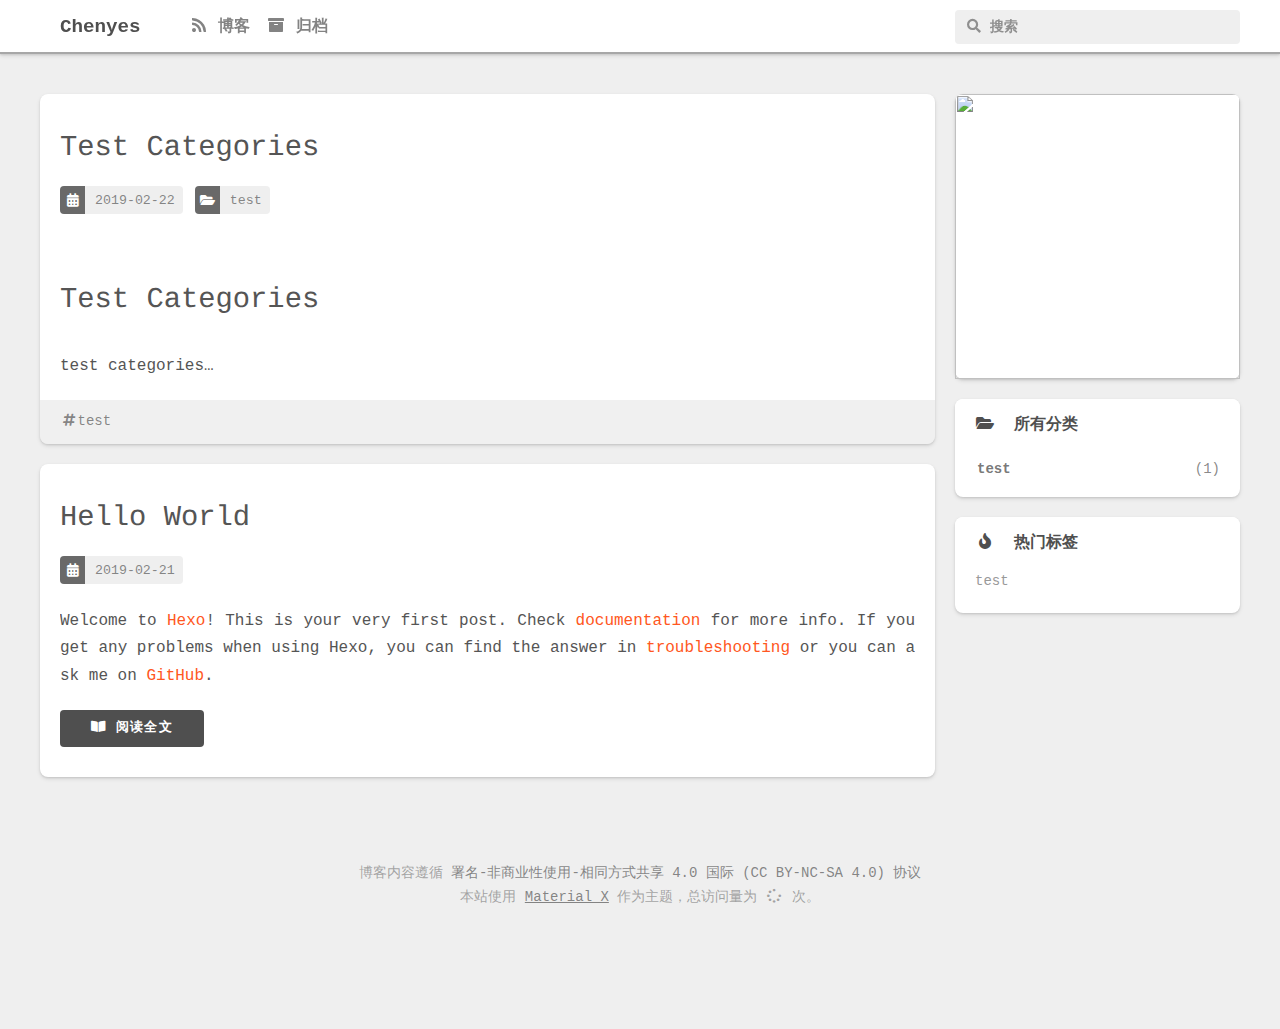
==== index.html @ 90e6fb68 "Site updated: 2019-02-22 22:28:19" ====
<!DOCTYPE html>
<html>
<head><meta name="generator" content="Hexo 3.8.0">
  <meta charset="utf-8">
  <meta http-equiv="X-UA-Compatible" content="IE=edge">
  
  <title>Chenyes</title>
  
  <meta name="keywords" content="qt qml Android Springboot">
  
  
  <meta name="description" content="Chenyes的技术博客，">
  

  <link rel="alternate" href="/atom.xml" title="Chenyes">

  <meta name="HandheldFriendly" content="True">
  <meta name="apple-mobile-web-app-capable" content="yes">
  <meta name="viewport" content="width=device-width, initial-scale=1, maximum-scale=1">
  <!-- meta -->
  
  <!-- link -->
  
  <link rel="stylesheet" href="https://cdn.jsdelivr.net/npm/node-waves@0.7.6/dist/waves.min.css">
  
  <link rel="stylesheet" href="https://cdn.jsdelivr.net/npm/@fortawesome/fontawesome-free@5.6.3/css/all.min.css">

  

  
  <link rel="shortcut icon" type="image/x-icon" href="https://raw.githubusercontent.com/chenyes/ImageHosting/master/favicon/favicon.ico?token=ArZo-GslUfO_UoYFaDW_B0ACAV_FneE6ks5cbjEZwA%3D%3D">
  


  
  <link rel="stylesheet" href="/style.css">
  

  



  <script>
    function setLoadingBarProgress(num) {
      document.getElementById('loading-bar').style.width=num+"%";
    }
  </script>

  
  
</head>

<body>
    <div id="loading-bar-wrapper">
  <div id="loading-bar" class="pure"></div>
</div>

    <script>setLoadingBarProgress(20)</script>
    <header class="l_header pure">
	<div class="wrapper">
		<div class="nav-main container container--flex">
      <a class="logo flat-box" href="/">
        
          Chenyes
        
      </a>
			<div class="menu">
				<ul class="h-list">
          
  					
  						<li>
								<a id="home" class="nav flat-box" href="/">
									<i class="fas fa-rss fa-fw"></i>&nbsp;博客
								</a>
							</li>
      			
  						<li>
								<a id="archives" class="nav flat-box" href="/archives/">
									<i class="fas fa-archive fa-fw"></i>&nbsp;归档
								</a>
							</li>
      			
      		
				</ul>
			</div>

			
				<div class="m_search">
					<form name="searchform" class="form u-search-form">
						<input type="text" class="input u-search-input" placeholder="搜索">
						<span class="icon"><i class="fas fa-search fa-fw"></i></span>
					</form>
				</div>
			
			<ul class="switcher h-list">
				
					<li class="s-search"><a class="fas fa-search fa-fw" href="javascript:void(0)"></a></li>
				
				<li class="s-menu"><a class="fas fa-bars fa-fw" href="javascript:void(0)"></a></li>
			</ul>
		</div>

		<div class="nav-sub container container--flex">
			<a class="logo flat-box"></a>
			<ul class="switcher h-list">
				<li class="s-comment"><a class="flat-btn fas fa-comments fa-fw" href="javascript:void(0)"></a></li>
				<li class="s-toc"><a class="flat-btn fas fa-list fa-fw" href="javascript:void(0)"></a></li>
			</ul>
		</div>
	</div>
</header>
	<aside class="menu-phone">
    <header>
		<nav class="menu">
      <ul>
          
              
                  <li>
										<a id="home" class="nav flat-box" href="/">
											<i class="fas fa-rss fa-fw"></i>&nbsp;博客
										</a>
                  </li>
              
                  <li>
										<a id="archives" class="nav flat-box" href="/archives/">
											<i class="fas fa-archive fa-fw"></i>&nbsp;归档
										</a>
                  </li>
              
       
      </ul>
		</nav>
    </header>
	</aside>

    <script>setLoadingBarProgress(40);</script>
    <div class="l_body">
    <div class='container clearfix'>
        <div class='l_main'>
            

<section class="post-list">
    
      
        
      
        
      
    
    
      
        <div class="post-wrapper">
          <article class="post reveal ">
    
<section class="meta">
  
  <div class="meta" id="header-meta">
    
      <h2 class="title">
          <a href="/2019/02/22/Test-Categories/">
              
                  Test Categories
              
          </a>
      </h2>
    

    
      <time class="metatag time">
        <i class="fas fa-calendar-alt fa-fw" aria-hidden="true"></i>&nbsp;2019-02-22
      </time>
    

    
      
    
    <div class="metatag cats">
        <i class="fas fa-folder-open fa-fw" aria-hidden="true"></i>&nbsp;<a class="categories" href="/categories/test/">test</a>
    </div>


    

    

    

  </div>
</section>

    <section class="article typo">
        <h1 id="Test-Categories"><a href="#Test-Categories" class="headerlink" title="Test Categories"></a>Test Categories</h1><p>test categories…</p>

        

        
            <div class="full-width auto-padding tags">
                
                    <a href="/tags/test/"><i class="fas fa-hashtag fa-fw"></i>test</a>
                
            </div>
        
    </section>
</article>

        </div>
      
    
      
        <div class="post-wrapper">
          <article class="post reveal ">
    
<section class="meta">
  
  <div class="meta" id="header-meta">
    
      <h2 class="title">
          <a href="/2019/02/21/hello-world/">
              
                  Hello World
              
          </a>
      </h2>
    

    
      <time class="metatag time">
        <i class="fas fa-calendar-alt fa-fw" aria-hidden="true"></i>&nbsp;2019-02-21
      </time>
    

    
      

    

    

    

  </div>
</section>

    <section class="article typo">
        <p>Welcome to <a href="https://hexo.io/" target="_blank" rel="noopener">Hexo</a>! This is your very first post. Check <a href="https://hexo.io/docs/" target="_blank" rel="noopener">documentation</a> for more info. If you get any problems when using Hexo, you can find the answer in <a href="https://hexo.io/docs/troubleshooting.html" target="_blank" rel="noopener">troubleshooting</a> or you can ask me on <a href="https://github.com/hexojs/hexo/issues" target="_blank" rel="noopener">GitHub</a>.</p>
        
            <div class="readmore">
                <a href="/2019/02/21/hello-world/" class="flat-box">
                    <i class="fas fa-book-open fa-fw" aria-hidden="true"></i>
                    阅读全文
                </a>
            </div>
        

        
    </section>
</article>

        </div>
      
    
</section>



<!-- 根据主题中的设置决定是否在archive中针对摘要部分的MathJax公式加载mathjax.js文件 -->





        </div>
        <aside class='l_side'>
            
  
  
    
      
      
        <section class="author">
  <div class="content pure">
    
      <div class="avatar">
        <img class="avatar" src="https://github.com/chenyes/ImageHosting/raw/master/favicon/author.jpg">
      </div>
    
    
    
  </div>
</section>

      
    
  
    
      
      
        
  <section class="category">
    
<header class="pure">
  <div><i class="fas fa-folder-open fa-fw" aria-hidden="true"></i>&nbsp;&nbsp;所有分类</div>
  
</header>

    <div class="content pure">
      <ul class="entry">
        
          <li><a class="flat-box" title="/categories/test/" href="/categories/test/"><div class="name">test</div><div class="badge">(1)</div></a></li>
        
      </ul>
    </div>
  </section>


      
    
  
    
      
      
        
  <section class="tagcloud">
    
<header class="pure">
  <div><i class="fas fa-fire fa-fw" aria-hidden="true"></i>&nbsp;&nbsp;热门标签</div>
  
</header>

    <div class="content pure">
      <a href="/tags/test/" style="font-size: 14px; color: #999">test</a>
    </div>
  </section>


      
    
  


        </aside>
        <script>setLoadingBarProgress(60);</script>
    </div>
    <a class="s-top fas fa-arrow-up fa-fw" href='javascript:void(0)'></a>
    </div>
    <footer id="footer" class="clearfix">
  
  <br>
  <div><p>博客内容遵循 <a href="https://creativecommons.org/licenses/by-nc-sa/4.0/deed.zh">署名-非商业性使用-相同方式共享 4.0 国际 (CC BY-NC-SA 4.0) 协议</a></p>
</div>
  <div>本站使用 <a href="https://xaoxuu.com/wiki/material-x/" target="_blank" class="codename">Material X</a> 作为主题，总访问量为 <span id="busuanzi_value_site_pv"><i class="fas fa-spinner fa-spin fa-fw" aria-hidden="true"></i></span> 次。
  </div>
</footer>

    <script>setLoadingBarProgress(80);</script>
    <script src="https://cdn.jsdelivr.net/npm/jquery@3.2.1/dist/jquery.min.js"></script>

  <script>
    var GOOGLE_CUSTOM_SEARCH_API_KEY = "";
    var GOOGLE_CUSTOM_SEARCH_ENGINE_ID = "";
    var ALGOLIA_API_KEY = "";
    var ALGOLIA_APP_ID = "";
    var ALGOLIA_INDEX_NAME = "";
    var AZURE_SERVICE_NAME = "";
    var AZURE_INDEX_NAME = "";
    var AZURE_QUERY_KEY = "";
    var BAIDU_API_ID = "";
    var SEARCH_SERVICE = "hexo" || "hexo";
    var ROOT = "/"||"/";
    if(!ROOT.endsWith('/'))ROOT += '/';
  </script>


  
    <script src="https://cdn.jsdelivr.net/npm/scrollreveal@4.0.5/dist/scrollreveal.min.js"></script>
    <script type="text/javascript">
      $(function() {
        const $reveal = $('.reveal');
    		if ($reveal.length === 0) return;
    		const sr = ScrollReveal({ distance: 0 });
    		sr.reveal('.reveal');
      });
    </script>
  
  
    <script src="https://cdn.jsdelivr.net/npm/node-waves@0.7.6/dist/waves.min.js"></script>
    <script type="text/javascript">
      $(function() {
        Waves.attach('.flat-btn', ['waves-button']);
        Waves.attach('.float-btn', ['waves-button', 'waves-float']);
        Waves.attach('.float-btn-light', ['waves-button', 'waves-float', 'waves-light']);
        Waves.attach('.flat-box', ['waves-block']);
        Waves.attach('.float-box', ['waves-block', 'waves-float']);
        Waves.attach('.waves-image');
        Waves.init();
      });
    </script>
  
  
    <script async src="https://cdn.jsdelivr.net/gh/xaoxuu/cdn-busuanzi@2.3/js/busuanzi.pure.mini.js"></script>
  
  
  


  
  
  
  
    <script src="/js/app.js"></script>
<script src="/js/search.js"></script>
  






    <script>setLoadingBarProgress(100);</script>
</body>
</html>
---- style.css ----
@charset "utf-8";@font-face{font-family:'Varela Round';src:url(https://cdn.jsdelivr.net/gh/xaoxuu/cdn-fonts@19.1.7/VarelaRound/VarelaRound-Regular.ttf);font-weight:normal;font-style:normal}@font-face{font-family:'Monaco';src:url(https://cdn.jsdelivr.net/gh/xaoxuu/cdn-fonts@19.1.7/Monaco/Monaco.ttf);font-weight:normal;font-style:normal}@font-face{font-family:'Skranji';src:url(https://cdn.jsdelivr.net/gh/xaoxuu/cdn-fonts@19.1.7/Skranji/Skranji-Regular.ttf);font-weight:normal;font-style:normal}/*! normalize.css v3.0.2 | MIT License | git.io/normalize */html{font-family:sans-serif;-ms-text-size-adjust:100%;-webkit-text-size-adjust:100%}body{margin:0}article,aside,details,figcaption,figure,footer,header,hgroup,main,menu,nav,section,summary{display:block}audio,canvas,progress,video{display:inline-block;vertical-align:baseline}audio:not([controls]){display:none;height:0}[hidden],template{display:none}a{background-color:transparent}a:active,a:hover{outline:0}abbr[title]{border-bottom:1px dotted}b,strong{font-weight:bold}dfn{font-style:italic}h1{font-size:2em;margin:.67em 0}mark{background:#ff0;color:#000}small{font-size:80%}sub,sup{font-size:75%;line-height:0;position:relative;vertical-align:baseline}sup{top:-0.5em}sub{bottom:-0.25em}img{border:0}svg:not(:root){overflow:hidden}figure{margin:1em 40px}hr{box-sizing:content-box;height:0}pre{overflow:auto}code,kbd,pre,samp{font-family:monospace, monospace;font-size:1em}button,input,optgroup,select,textarea{color:inherit;font:inherit;margin:0}button{overflow:visible}button,select{text-transform:none}button,html input[type="button"],input[type="reset"],input[type="submit"]{-webkit-appearance:button;cursor:pointer}button[disabled],html input[disabled]{cursor:default}button::-moz-focus-inner,input::-moz-focus-inner{border:0;padding:0}input{line-height:normal}input[type="checkbox"],input[type="radio"]{box-sizing:border-box;padding:0}input[type="number"]::-webkit-inner-spin-button,input[type="number"]::-webkit-outer-spin-button{height:auto}input[type="search"]{-webkit-appearance:textfield;box-sizing:content-box}input[type="search"]::-webkit-search-cancel-button,input[type="search"]::-webkit-search-decoration{-webkit-appearance:none}fieldset{border:1px solid #c0c0c0;margin:0 2px;padding:.35em .625em .75em}legend{border:0;padding:0}textarea{overflow:auto}optgroup{font-weight:bold}table{border-collapse:collapse;width:100%}table th{background-color:#f2f2f2}table td,table th{padding:4px 8px;border:1px solid #EFEFEF}td,th{padding:0}*{box-sizing:border-box;outline:none;margin:0;padding:0}html{color:#555555;width:100%;height:100%;padding-top:54px;font-family:'Varela Round',Menlo,Monaco,monospace,"Lucida Console",sans-serif,"Source Sans Pro","Helvetica Neue",Helvetica,"Hiragino Sans GB","Hiragino Sans GB W3",Source Han Sans CN Regular,WenQuanYi Micro Hei,"Microsoft YaHei",Arial,sans-serif;font-size:16px;line-height:1.5rem;-webkit-text-size-adjust:100%;-ms-text-size-adjust:100%;text-rendering:optimizelegibility;-webkit-tap-highlight-color:rgba(0,0,0,0)}body{background-color:#EFEFEF}body.modal-active{overflow:hidden}@media (max-width:680px){body.modal-active{position:fixed;top:0;right:0;bottom:0;left:0}}body.z_menu-open .menu-phone{-webkit-transform:translate3d(-20px, 0, 0);transform:translate3d(-20px, 0, 0)}.z-depth-nav,.l_header,#u-search .modal .modal-header{box-shadow:0 1px 2px 0 rgba(0,0,0,0.24),0 3px 6px 0 rgba(0,0,0,0.1)}.z-depth-nav-raised,#u-search .modal .modal-header:hover{box-shadow:0 2px 4px 0 rgba(0,0,0,0.1),0 4px 8px 0 rgba(0,0,0,0.1),0 8px 16px 0 rgba(0,0,0,0.1),0 16px 32px 0 rgba(0,0,0,0.1)}.z-depth-main,.l_main .post,.l_side section{box-shadow:0 1px 2px 0 rgba(0,0,0,0.1),0 2px 4px 0 rgba(0,0,0,0.1)}.z-depth-main-raised{box-shadow:0 2px 4px 0 rgba(0,0,0,0.1),0 4px 8px 0 rgba(0,0,0,0.1),0 8px 16px 0 rgba(0,0,0,0.1),0 16px 32px 0 rgba(0,0,0,0.1)}.z-depth-0{box-shadow:0 1px 4px 0 rgba(0,0,0,0.07)}.z-depth-1{box-shadow:0 2px 4px 0 rgba(0,0,0,0.08),0 2px 4px 0 rgba(0,0,0,0.1)}.z-depth-1-half{box-shadow:0 2px 3px 0 rgba(0,0,0,0.4),0 0 8px 0 rgba(0,0,0,0.2)}.z-depth-2{box-shadow:0 4px 8px 0 rgba(0,0,0,0.1),0 3px 10px 0 rgba(0,0,0,0.1)}.z-depth-3{box-shadow:0 6px 10px 0 rgba(0,0,0,0.12),0 8px 25px 0 rgba(0,0,0,0.1)}.z-depth-4{box-shadow:0 8px 14px 0 rgba(0,0,0,0.11),0 12px 22px 0 rgba(0,0,0,0.11)}.z-depth-5{box-shadow:0 12px 12px 0 rgba(0,0,0,0.1),0 20px 33px 0 rgba(0,0,0,0.11)}.z-depth-0{box-shadow:0 1px 2px 0 rgba(0,0,0,0.08),0 2px 4px 0 rgba(0,0,0,0.08)}.hoverable{transition:all .25s ease;-moz-transition:all .25s ease;-webkit-transition:all .25s ease;-o-transition:all .25s ease;box-shadow:0}.hoverable:hover{transition:all .25s ease;-moz-transition:all .25s ease;-webkit-transition:all .25s ease;-o-transition:all .25s ease;box-shadow:0 8px 17px 0 rgba(0,0,0,0.2),0 6px 20px 0 rgba(0,0,0,0.19)}::-moz-selection{background:rgba(33,150,243,0.2)}::selection{background:rgba(33,150,243,0.2)}h1,h2,h3,h4,h5,h6{-webkit-font-feature-settings:'dlig' 1,'liga' 1,'lnum' 1,'kern' 1;-moz-font-feature-settings:'dlig' 1,'liga' 1,'lnum' 1,'kern' 1;-o-font-feature-settings:'dlig' 1,'liga' 1,'lnum' 1,'kern' 1;text-rendering:geometricPrecision;margin:0 0 .4em 0}h1{font-size:24px}h2{font-size:22.4px}h3{font-size:19.2px}h4{font-size:17.6px}h5{font-size:16px}h6{font-size:14px}a{color:#444444;cursor:pointer;text-decoration:none;transition:all .25s ease;-moz-transition:all .25s ease;-webkit-transition:all .25s ease;-o-transition:all .25s ease}a:hover{text-decoration:none}pre{tab-size:4;-moz-tab-size:4;-o-tab-size:4;-webkit-tab-size:4}img{max-width:100%}.clearfix{zoom:1}.clearfix:before,.clearfix:after{content:" ";display:table}.clearfix:after{clear:both}.container.clearfix{display:flex}@media (max-width:768px){.container.clearfix{display:inherit}}.hidden{text-indent:-9999px;visibility:hidden;display:none}.inner{position:relative;width:80%;max-width:710px;margin:0 auto}.vertical{display:table-cell;vertical-align:middle}.right{float:right}.left{float:left}.disable-trans{transition:none !important}.txt-ellipsis,.l_side section .content ul>li>a .name{white-space:nowrap;overflow:hidden;text-overflow:ellipsis}ul,ol{padding-left:0}li{list-style:none}.mark{position:relative}.mark a{color:#444444;display:inline-block;padding:0 8px;border-left:4px solid transparent;background:transparent;border-radius:8px;transition:all .25s ease;-moz-transition:all .25s ease;-webkit-transition:all .25s ease;-o-transition:all .25s ease}.mark a:hover{background:rgba(79,79,79,0.1);border-left:4px solid #4F4F4F;padding:8px}.mark a:active{border-left:8px solid #4F4F4F}ul.h-list{display:flex;align-items:center;height:100%}ul.h-list>li{height:100%;justify-content:center}#loading-bar-wrapper{position:fixed;top:52px;left:0;width:100%;z-index:99999}#loading-bar{position:fixed;width:0;height:2px;transition:all .25s ease;-moz-transition:all .25s ease;-webkit-transition:all .25s ease;-o-transition:all .25s ease;background-color:rgba(255,255,255,0.5)}#loading-bar.pure{background-color:rgba(79,79,79,0.5)}.container{position:relative;width:100%;max-width:1200px;margin:0 auto}.container--flex{display:flex;flex-wrap:nowrap;justify-content:space-between;align-items:center}.l_body{position:relative;padding:40px 20px 20px}@media (max-width:580px){.l_body{padding:20px 0 20px;border-radius:0}}.l_body .s-top{transition:all .6s ease;-moz-transition:all .6s ease;-webkit-transition:all .6s ease;-o-transition:all .6s ease;z-index:9;position:fixed;width:48px;height:48px;line-height:48px;border-radius:100%;bottom:40px;right:40px;-webkit-transform:translateY(100px) scale(0);transform:translateY(100px) scale(0);-webkit-transform-origin:bottom;transform-origin:bottom;color:#555555}@media (max-width:768px){.l_body .s-top{right:20px}}.l_body .s-top.show{-webkit-transform:translateY(0) scale(1);transform:translateY(0) scale(1)}.l_body .s-top.show.hl{background:#4F4F4F;color:white;box-shadow:0 1px 2px 0 rgba(0,0,0,0.1),0 2px 4px 0 rgba(0,0,0,0.1)}@media (min-width:768px){.l_body .s-top:hover{-webkit-transform:scale(1.2);transform:scale(1.2);border-radius:25%;background:#4F4F4F;color:white;box-shadow:0 2px 4px 0 rgba(0,0,0,0.1),0 4px 8px 0 rgba(0,0,0,0.1),0 8px 16px 0 rgba(0,0,0,0.1),0 16px 32px 0 rgba(0,0,0,0.1)}.l_body .s-top:hover.hl{box-shadow:0 2px 4px 0 rgba(0,0,0,0.1),0 4px 8px 0 rgba(0,0,0,0.1),0 8px 16px 0 rgba(0,0,0,0.1),0 16px 32px 0 rgba(0,0,0,0.1)}}.l_header{position:fixed;z-index:9999;top:0;left:0;width:100%;font-size:16px;line-height:54px;height:54px;overflow:hidden;font-family:'Varela Round',Menlo,Monaco,monospace,"Lucida Console",sans-serif,"Source Sans Pro","Helvetica Neue",Helvetica,"Hiragino Sans GB","Hiragino Sans GB W3",Source Han Sans CN Regular,WenQuanYi Micro Hei,"Microsoft YaHei",Arial,sans-serif;font-weight:bold;padding:0 20px;background:#4F4F4F;transition:all .25s ease;-moz-transition:all .25s ease;-webkit-transition:all .25s ease;-o-transition:all .25s ease}.l_header .wrapper{padding:auto 20px;transition:all .25s ease;-moz-transition:all .25s ease;-webkit-transition:all .25s ease;-o-transition:all .25s ease}.l_header .wrapper.sub{transition:all .25s ease;-moz-transition:all .25s ease;-webkit-transition:all .25s ease;-o-transition:all .25s ease;-webkit-transform:translateY(-54px);transform:translateY(-54px)}@media (max-width:580px){.l_header .wrapper.sub .logo{transition:all .25s ease;-moz-transition:all .25s ease;-webkit-transition:all .25s ease;-o-transition:all .25s ease;padding-left:20px;padding-right:0;font-size:16px}}.l_header .nav--main,.l_header .nav-sub{height:54px}.l_header,.l_header a{white-space:nowrap;overflow:hidden;text-overflow:ellipsis;height:54px;line-height:54px;color:white}.l_header .logo{padding:0 20px;line-height:54px;font-size:19.2px;font-family:Skranji,'Varela Round',Menlo,Monaco,monospace,"Lucida Console",sans-serif,"Source Sans Pro","Helvetica Neue",Helvetica,"Hiragino Sans GB","Hiragino Sans GB W3",Source Han Sans CN Regular,WenQuanYi Micro Hei,"Microsoft YaHei",Arial,sans-serif;letter-spacing:0}@media (max-width:580px){.l_header .logo{flex:auto}}.l_header .logo.img{padding:0 20px 0 0}.l_header .logo img{padding:0;height:100%}.l_header .nav-sub .logo{font-size:16px;font-family:'Varela Round',Menlo,Monaco,monospace,"Lucida Console",sans-serif,"Source Sans Pro","Helvetica Neue",Helvetica,"Hiragino Sans GB","Hiragino Sans GB W3",Source Han Sans CN Regular,WenQuanYi Micro Hei,"Microsoft YaHei",Arial,sans-serif}@media (max-width:580px){.l_header .nav-sub .logo{letter-spacing:-0.5px;padding-top:1px}}.l_header .menu{position:relative;flex:1 0 auto;height:54px;transition:all .25s ease;-moz-transition:all .25s ease;-webkit-transition:all .25s ease;-o-transition:all .25s ease;margin:0 20px}.l_header .menu ul>li>a{transition:all .25s ease;-moz-transition:all .25s ease;-webkit-transition:all .25s ease;-o-transition:all .25s ease;display:block;font-size:16px;color:rgba(255,255,255,0.7);padding:0 8px}.l_header .menu ul>li>a:hover{color:white;border-bottom:2px solid white;background:rgba(255,255,255,0.1)}.l_header .menu ul>li>a:active,.l_header .menu ul>li>a.active{color:white;border-bottom:2px solid white}@media (max-width:580px){.l_header .menu{display:none}}.l_header .switcher{display:none;font-size:16px;line-height:54px}.l_header .switcher>li{height:34px;transition:all .25s ease;-moz-transition:all .25s ease;-webkit-transition:all .25s ease;-o-transition:all .25s ease;margin:2px}@media (max-width:580px){.l_header .switcher>li{width:34px;height:34px}}.l_header .switcher>li a{display:flex;justify-content:center;align-items:center;width:34px;height:34px;border-radius:100px;transition:all .25s ease;-moz-transition:all .25s ease;-webkit-transition:all .25s ease;-o-transition:all .25s ease}.l_header .switcher>li a:hover{background:rgba(255,255,255,0.3)}@media (max-width:580px){.l_header .switcher>li a{width:34px;height:34px}}@media (max-width:580px){.l_header .switcher{display:flex;padding-left:10px;padding-right:14px}}.l_header .nav-sub .switcher{display:flex}.l_header .m_search{position:relative;height:34px;width:285px;line-height:34px;margin-top:10px;margin-bottom:10px;vertical-align:middle}@media (max-width:1024px){.l_header .m_search{width:240px}}.l_header .m_search .form{position:relative;display:block;width:100%}.l_header .m_search .icon,.l_header .m_search .input{transition:all .1s ease;-moz-transition:all .1s ease;-webkit-transition:all .1s ease;-o-transition:all .1s ease}.l_header .m_search .icon{position:absolute;display:block;height:34px;width:34px;line-height:34px;top:0;left:10px;font-size:14px}.l_header .m_search .input{display:block;font-size:14px;margin:0;width:100%;color:rgba(255,255,255,0.6);padding-left:34px;height:34px;line-height:34px;font-family:'Varela Round',Menlo,Monaco,monospace,"Lucida Console",sans-serif,"Source Sans Pro","Helvetica Neue",Helvetica,"Hiragino Sans GB","Hiragino Sans GB W3",Source Han Sans CN Regular,WenQuanYi Micro Hei,"Microsoft YaHei",Arial,sans-serif;border:none;border-radius:4px;background:rgba(255,255,255,0.15);box-sizing:border-box;-webkit-appearance:none;box-shadow:none;border:1px dashed transparent;transition:all .25s ease;-moz-transition:all .25s ease;-webkit-transition:all .25s ease;-o-transition:all .25s ease}@media (max-width:580px){.l_header .m_search .input{padding-left:34px}}.l_header .m_search .input~.icon{color:rgba(255,255,255,0.6)}.l_header .m_search .input::-webkit-input-placeholder{color:rgba(255,255,255,0.6)}.l_header .m_search .input:-moz-placeholder{color:rgba(255,255,255,0.6)}.l_header .m_search .input::-moz-placeholder{color:rgba(255,255,255,0.6)}.l_header .m_search .input:-ms-input-placeholder{color:rgba(255,255,255,0.6)}.l_header .m_search .input:hover{border:1px dashed rgba(255,255,255,0.6)}.l_header .m_search .input:focus{color:white;border:1px solid rgba(255,255,255,0.6)}.l_header .m_search .input:focus~.icon{color:white}.l_header.pure{background:white;box-shadow:0 1px 2px 0 rgba(0,0,0,0.1),0 2px 4px 0 rgba(0,0,0,0.1)}.l_header.pure,.l_header.pure a{color:#4F4F4F}.l_header.pure .menu ul>li>a{transition:all .25s ease;-moz-transition:all .25s ease;-webkit-transition:all .25s ease;-o-transition:all .25s ease;color:rgba(79,79,79,0.7)}.l_header.pure .menu ul>li>a.current{border-bottom:2px solid rgba(79,79,79,0.8)}.l_header.pure .menu ul>li>a:hover{color:#4F4F4F;border-bottom:2px solid #4F4F4F;background:rgba(79,79,79,0.1)}.l_header.pure .menu ul>li>a:active,.l_header.pure .menu ul>li>a.active{color:#4F4F4F;border-bottom:2px solid #4F4F4F}.l_header.pure .switcher>li a:hover{background:rgba(79,79,79,0.15)}.l_header.pure .m_search .input{color:rgba(79,79,79,0.6);background:#EFEFEF}.l_header.pure .m_search .input~.icon{color:rgba(79,79,79,0.6)}.l_header.pure .m_search .input::-webkit-input-placeholder{color:rgba(79,79,79,0.6)}.l_header.pure .m_search .input:-moz-placeholder{color:rgba(79,79,79,0.6)}.l_header.pure .m_search .input::-moz-placeholder{color:rgba(79,79,79,0.6)}.l_header.pure .m_search .input:-ms-input-placeholder{color:rgba(79,79,79,0.6)}.l_header.pure .m_search .input:hover{border:1px dashed rgba(79,79,79,0.6)}.l_header.pure .m_search .input:focus{color:#4F4F4F;background:rgba(79,79,79,0.15);border:1px solid rgba(79,79,79,0.6)}.l_header.pure .m_search .input:focus~.icon{color:#4F4F4F}@media (max-width:580px){.l_header{padding:0}.l_header .m_search{width:0;overflow:hidden;position:absolute;transition:all .25s ease;-moz-transition:all .25s ease;-webkit-transition:all .25s ease;-o-transition:all .25s ease;margin:0 10px}.l_header.z_search-open .logo{opacity:0}.l_header.z_search-open .m_search{width:70%}}.menu-phone{position:fixed;top:74px;right:0;z-index:10000;line-height:40px;background:white;border-right:0;box-shadow:0 2px 4px 0 rgba(0,0,0,0.1),0 4px 8px 0 rgba(0,0,0,0.1),0 8px 16px 0 rgba(0,0,0,0.1),0 16px 32px 0 rgba(0,0,0,0.1);border-radius:8px;-webkit-transform:translate3d(-40px, -40px, 0) scale(0, 0);transform:translate3d(-40px, -40px, 0) scale(0, 0);-webkit-transform-origin:right top;transform-origin:right top;transition:all .25s ease;-moz-transition:all .25s ease;-webkit-transition:all .25s ease;-o-transition:all .25s ease}.menu-phone .header{border-top-left-radius:8px;border-top-right-radius:8px;background-color:rgba(79,79,79,0.9);color:white;font-size:16px;line-height:1.8em;padding:8px 26px}.menu-phone:hover{box-shadow:0 2px 4px 0 rgba(0,0,0,0.1),0 4px 8px 0 rgba(0,0,0,0.1),0 8px 16px 0 rgba(0,0,0,0.1),0 16px 32px 0 rgba(0,0,0,0.1)}.menu-phone:active{box-shadow:0 1px 2px 0 rgba(0,0,0,0.1),0 2px 4px 0 rgba(0,0,0,0.1)}.menu-phone nav{padding:10px 0}.menu-phone nav .nav{height:36px;line-height:36px;position:relative;display:block;color:#444444;padding:2px 20px;border-left:4px solid transparent;border-right:4px solid transparent}.menu-phone nav .nav:hover,.menu-phone nav .nav.active{border-left:4px solid #4F4F4F;background:rgba(79,79,79,0.1)}.l_main{width:calc(100% - 1 * 285px);padding-right:20px;float:left}@media (max-width:1024px){.l_main{width:calc(100% - 1 * 240px)}}@media (max-width:768px){.l_main{width:100%}}.l_main .post-list{position:relative;margin:0px auto;-webkit-column-gap:0;column-gap:0;margin:-10px}@media (max-width:580px){.l_main .post-list{margin:0}}.l_main ul.popular-posts h3{padding:0;margin:0;font-size:16px}.l_main #comments{position:relative}@media (max-width:580px){}.l_main #comments #valine_container p{line-height:1.7}.l_main #comments #valine_container .info{display:none}.l_main #comments #valine_container .vwrap{border-radius:8px;border-style:dashed;border:1px dashed rgba(85,85,85,0.3);transition:all .25s ease;-moz-transition:all .25s ease;-webkit-transition:all .25s ease;-o-transition:all .25s ease}.l_main #comments #valine_container .vwrap:hover{border:1px dashed #4f4f4f}.l_main #comments #valine_container .vwrap .vheader .vinput{border-radius:0;border-bottom:1px dashed rgba(85,85,85,0.3)}.l_main #comments #valine_container .vwrap .vheader .vinput:hover{border-bottom:1px dashed #4F4F4F}.l_main #comments #valine_container .vwrap .vheader .vinput:focus{border-bottom:1px solid #4F4F4F}.l_main #comments #valine_container .vwrap .vedit .vctrl span{color:#4F4F4F;padding:0;margin:10px}.l_main #comments #valine_container button{border:none;padding-left:2.4em;padding-right:2.4em;font-weight:bold;background-color:#4F4F4F;color:white;border-radius:4px;transition:all .25s ease;-moz-transition:all .25s ease;-webkit-transition:all .25s ease;-o-transition:all .25s ease}.l_main #comments #valine_container button:hover{background:#363636}.l_main #comments #valine_container blockquote{padding:20px;border-left:4px solid #3DC550;transition:all .25s ease;-moz-transition:all .25s ease;-webkit-transition:all .25s ease;-o-transition:all .25s ease}.l_main #comments #valine_container blockquote p{text-align:left;word-wrap:normal;margin:0;font-size:14px;line-height:21px}.l_main #comments #valine_container pre code{border:none}.l_main #comments #valine_container code{font-family:Menlo,Monaco,monospace,"Lucida Console",'Source Code Pro',"Microsoft YaHei",Helvetica,Arial,sans-serif,'Ubuntu';font-size:12.8px;color:rgba(85,85,85,0.9)}.l_main #comments #valine_container a,.l_main #comments #valine_container .vemoji-btn,.l_main #comments #valine_container .vpreview-btn{color:#ff5722;transition:all .25s ease;-moz-transition:all .25s ease;-webkit-transition:all .25s ease;-o-transition:all .25s ease}.l_main #comments #valine_container a:hover,.l_main #comments #valine_container .vemoji-btn:hover,.l_main #comments #valine_container .vpreview-btn:hover{color:#4F4F4F;text-decoration:underline}.l_main #comments #valine_container a:active,.l_main #comments #valine_container .vemoji-btn:active,.l_main #comments #valine_container .vpreview-btn:active{color:#0f0f0f}.l_main #comments #valine_container .vhead span.vnick{color:rgba(85,85,85,0.9)}.l_main #comments #valine_container .vhead a.vnick{color:#ff9800;font-weight:bold}.l_main #comments #valine_container .vhead a.vnick:hover{color:#4F4F4F;text-decoration:underline}.l_main #comments #valine_container .vhead .vsys{margin:2px;padding:1px 8px;background-color:rgba(85,85,85,0.1)}.l_main #comments #valine_container .vcard .vquote{border-left:none}.l_main #comments #valine_container .vcard .vh{border-bottom:1px dashed rgba(85,85,85,0.1)}.l_main #comments #valine_container .vmeta .vat{font-weight:bold;color:#4F4F4F;transition:all .25s ease;-moz-transition:all .25s ease;-webkit-transition:all .25s ease;-o-transition:all .25s ease}.l_main #comments #valine_container .vmeta .vat:hover{color:#4F4F4F;text-decoration:underline}.l_main #comments #valine_container .vmeta .vat:active{color:#0f0f0f}.l_main #comments #valine_container .vinput{color:#555555}.l_main #comments #valine_container p{color:#555555}.l_main #comments .vemojis{justify-content:space-between}.l_main #comments .vemojis i{width:auto;height:36px;padding:0;margin:8px 8px 0 8px}.l_main #comments .vemojis i .emoji{height:24px;margin-top:6px;background:transparent}.l_main #comments p .emoji{display:inline;height:28px;background:transparent}.l_main .post-wrapper{column-break-inside:avoid;-webkit-column-break-inside:avoid;break-inside:avoid-column}.l_main .post-wrapper{padding:10px}.l_main .post-wrapper .post{padding:30px 20px}.l_main .post-wrapper .post .meta{margin-bottom:20px}.l_main .post-wrapper .post .meta .title{font-size:22.4px}.l_main .post-wrapper .post .full-width{margin-left:-20px;margin-right:-20px;padding-left:20px;padding-right:20px;width:calc(100% + 2 * 20px)}.l_main .post-wrapper .post .auto-padding{padding-left:20px;padding-right:20px;border-bottom-left-radius:8px;border-bottom-right-radius:8px;overflow:auto}.l_main .post-wrapper .post .highlight{margin-left:0;margin-right:0;width:calc(100% - 0 * 20px)}@media (max-width:580px){.l_main .post-wrapper .post .highlight{margin-left:0;margin-right:0;width:calc(100% - 0 * 20px)}.l_main .post-wrapper .post .auto-padding{padding-left:20px;padding-right:20px;border-bottom-left-radius:0;border-bottom-right-radius:0}}.l_main .post-wrapper .tags{margin-bottom:-30px}@media (max-width:580px){.l_main .post-wrapper{padding:0 0 20px 0}}.l_main .post{position:relative;margin:0 auto;padding:40px 30px;background:white;border-radius:8px;transition:all .25s ease;-moz-transition:all .25s ease;-webkit-transition:all .25s ease;-o-transition:all .25s ease}.l_main .post h1{font-weight:normal;font-size:28.8px;line-height:1.7;color:#555555}.l_main .post:hover{box-shadow:0 2px 4px 0 rgba(0,0,0,0.1),0 4px 8px 0 rgba(0,0,0,0.1),0 8px 16px 0 rgba(0,0,0,0.1),0 16px 32px 0 rgba(0,0,0,0.1)}.l_main .post:active{box-shadow:0 1px 2px 0 rgba(0,0,0,0.1),0 2px 4px 0 rgba(0,0,0,0.1)}@media (max-width:580px){.l_main .post{border-radius:0}.l_main .post:hover{box-shadow:0 1px 2px 0 rgba(0,0,0,0.1),0 2px 4px 0 rgba(0,0,0,0.1)}}.l_main .post .tags a{color:rgba(85,85,85,0.7)}.l_main .post .meta{color:rgba(85,85,85,0.7);font-size:13.3px}.l_main .post .meta#header-meta{margin-top:0;margin-bottom:20px}.l_main .post .meta#footer-meta{margin-top:40px;margin-bottom:10px}.l_main .post .meta .aplayer{transition:all .25s ease;-moz-transition:all .25s ease;-webkit-transition:all .25s ease;-o-transition:all .25s ease;width:65px;height:65px;border-radius:100%;float:right;margin:4px;box-shadow:0 1px 2px 0 rgba(0,0,0,0.1),0 2px 4px 0 rgba(0,0,0,0.1)}.l_main .post .meta .aplayer:hover{border-radius:25%;-webkit-transform:scale(1.1);transform:scale(1.1);box-shadow:0 2px 4px 0 rgba(0,0,0,0.1),0 4px 8px 0 rgba(0,0,0,0.1),0 8px 16px 0 rgba(0,0,0,0.1),0 16px 32px 0 rgba(0,0,0,0.1)}@media (max-width:580px){.l_main .post .meta .aplayer:hover{border-radius:100%;-webkit-transform:scale(1);transform:scale(1);box-shadow:0 1px 2px 0 rgba(0,0,0,0.1),0 2px 4px 0 rgba(0,0,0,0.1)}}.l_main .post .meta .title{left:0;font-size:28.8px}@media (max-width:580px){.l_main .post .meta .title{font-size:22.4px}}.l_main .post .meta .title a{display:inline;line-height:1.7;font-weight:normal;color:#555555;text-decoration:none;font-size:28.8px}@media (max-width:580px){.l_main .post .meta .title a{font-size:22.4px}}.l_main .post .meta .title a:hover{color:#4F4F4F}.l_main .post .meta .tags{display:inline-flex;background:transparent;word-spacing:normal}.l_main .post .meta .metatag{transition:all .25s ease;-moz-transition:all .25s ease;-webkit-transition:all .25s ease;-o-transition:all .25s ease;font-size:13.3px;line-height:29px;height:28px;color:rgba(85,85,85,0.7);display:inline-flex;background:#EFEFEF;margin:4px 4px 4px 0px;padding:0px 8px 0px 2px;border-radius:4px;border-left:25px solid #696969}.l_main .post .meta .metatag:hover{background:#696969;color:white;border-left-width:30px;padding-right:10px}.l_main .post .meta .metatag:hover a{color:white}.l_main .post .meta .metatag:hover .fas,.l_main .post .meta .metatag:hover .fab{color:white}.l_main .post .meta .metatag i{width:28px;line-height:28px;color:white;margin-left:-28px}.l_main .post .meta .metatag a{color:rgba(85,85,85,0.7);transition:all .25s ease;-moz-transition:all .25s ease;-webkit-transition:all .25s ease;-o-transition:all .25s ease}.l_main .post .meta .metatag a:hover{color:#4F4F4F;color:white}.l_main .post .meta .metatag .categories{font-weight:normal;color:rgba(85,85,85,0.7)}.l_main .post .meta .metatag .tag{color:rgba(85,85,85,0.7)}.l_main .post .meta .metatag .fa-spinner{color:rgba(85,85,85,0.7);margin-left:2px}.l_main .post .meta .share:hover{background:#EFEFEF}.l_main .post .meta .share .share-body{display:flex}.l_main .post .meta .share .share-body a{margin-left:4px;padding-bottom:0;margin-bottom:0}.l_main .post .meta .share .share-body a img{margin:2px 0;height:24px;width:auto;background:transparent}.l_main .post .meta .share .share-body a i{display:inline-block;margin:0;padding:0;color:rgba(85,85,85,0.7)}.l_main .post .meta .share .share-body a:hover{text-decoration:none}.l_main .post .full-width,.l_main .post .highlight{margin-left:0;margin-right:0;width:calc(100% - 0 * 20px)}.l_main .post img{display:block;max-width:100%;border-radius:4px;background:none}@media (max-width:768px){.l_main{padding-right:0}.l_main .post{padding:30px 20px}.l_main .post .meta{margin-bottom:20px}.l_main .post .meta .title{font-size:22.4px}.l_main .post .full-width{margin-left:-20px;margin-right:-20px;padding-left:20px;padding-right:20px;width:calc(100% + 2 * 20px)}.l_main .post .auto-padding{padding-left:20px;padding-right:20px;border-bottom-left-radius:8px;border-bottom-right-radius:8px;overflow:auto}.l_main .post .highlight{margin-left:0;margin-right:0;width:calc(100% - 0 * 20px)}}@media (max-width:768px) and (max-width:580px){.l_main{width:100%}}@media (max-width:768px) and (max-width:580px){.l_main .post .highlight{margin-left:0;margin-right:0;width:calc(100% - 0 * 20px)}.l_main .post .auto-padding{padding-left:20px;padding-right:20px;border-bottom-left-radius:0;border-bottom-right-radius:0}}.l_main .prev-next{width:100%;display:flex;justify-content:space-between;align-items:baseline;color:rgba(85,85,85,0.5);margin:0}.l_main .prev-next .prev{text-align:left;border-top-right-radius:32px;border-bottom-right-radius:32px}.l_main .prev-next .next{text-align:right;border-top-left-radius:32px;border-bottom-left-radius:32px}.l_main .prev-next p{margin:20px}.l_main .prev-next a{color:rgba(255,87,34,0.9)}.l_main .prev-next section{color:rgba(85,85,85,0.8);padding:20px;border-radius:8px}.l_main .prev-next section:hover{color:#4F4F4F}@media (max-width:580px){.l_main .prev-next section{border-radius:0}}.l_side{width:285px;float:right;position:relative;display:flex;flex-direction:column}@media (max-width:1024px){.l_side{width:240px}}@media (max-width:768px){.l_side{margin:20px 0 0;width:100%}}.l_side .toc-wrapper{z-index:1;overflow:hidden;border-radius:8px;position:-webkit-sticky;position:sticky;top:74px;transition:all .25s ease;-moz-transition:all .25s ease;-webkit-transition:all .25s ease;-o-transition:all .25s ease}.l_side .toc-wrapper header{position:-webkit-sticky;position:sticky;width:100%;top:0}.l_side .toc-wrapper .content{padding:10px 0;max-height:500px;overflow:auto}.l_side .toc-wrapper .content.pure{padding-top:0}.l_side .toc-wrapper .content a{border-left:4px solid transparent}.l_side .toc-wrapper .content a:hover{color:#555;border-left:4px solid #4F4F4F}.l_side .toc-wrapper .content a:active{border-left:8px solid #4F4F4F}.l_side .toc-wrapper .content a.active{color:#555;border-left:4px solid #4F4F4F;background:rgba(79,79,79,0.1)}.l_side .toc-wrapper.active{position:fixed;box-shadow:0 2px 4px 0 rgba(0,0,0,0.1),0 4px 8px 0 rgba(0,0,0,0.1),0 8px 16px 0 rgba(0,0,0,0.1),0 16px 32px 0 rgba(0,0,0,0.1)}.l_side .toc-wrapper.active header .s-toc{-webkit-transform:rotate(30deg);transform:rotate(30deg)}@media (max-width:580px){.l_side .toc-wrapper{position:fixed;max-height:1000px;top:54px;box-shadow:0 2px 4px 0 rgba(0,0,0,0.1),0 4px 8px 0 rgba(0,0,0,0.1),0 8px 16px 0 rgba(0,0,0,0.1),0 16px 32px 0 rgba(0,0,0,0.1);visibility:hidden;-webkit-transform:scale(0, 0);transform:scale(0, 0);-webkit-transform-origin:right top;transform-origin:right top}.l_side .toc-wrapper .rightBtn{display:none}.l_side .toc-wrapper.active{visibility:visible;-webkit-transform:scale(1, 1);transform:scale(1, 1)}}.l_side .toc-wrapper a{padding-left:8px;color:rgba(85,85,85,0.6);font-size:14px;display:inline-block}.l_side .toc-wrapper ol .toc-item.toc-level-1 .toc-child a{padding-left:16px;font-weight:normal}.l_side .toc-wrapper ol .toc-item.toc-level-2 .toc-child a{padding-left:32px;font-weight:normal}.l_side .toc-wrapper ol .toc-item.toc-level-3 .toc-child a{padding-left:48px;font-weight:normal}.l_side .toc-wrapper ol .toc-item.toc-level-4 .toc-child a{padding-left:64px;font-weight:normal}.l_side .toc-wrapper ol li{width:auto;text-align:left}.l_side .toc-wrapper ol li a{padding:0 10px 0 15px;font-weight:bold;width:100%}.l_side .toc-wrapper:empty{display:none}.l_side section{z-index:0;background:white;margin-top:20px;font-family:'Varela Round',Menlo,Monaco,monospace,"Lucida Console",sans-serif,"Source Sans Pro","Helvetica Neue",Helvetica,"Hiragino Sans GB","Hiragino Sans GB W3",Source Han Sans CN Regular,WenQuanYi Micro Hei,"Microsoft YaHei",Arial,sans-serif;font-size:16px;border-radius:8px;transition:all .25s ease;-moz-transition:all .25s ease;-webkit-transition:all .25s ease;-o-transition:all .25s ease;width:285px;max-height:calc(100% - 54px - 4 * 20px)}.l_side section:first-child{margin-top:0}.l_side section:hover{box-shadow:0 2px 4px 0 rgba(0,0,0,0.1),0 4px 8px 0 rgba(0,0,0,0.1),0 8px 16px 0 rgba(0,0,0,0.1),0 16px 32px 0 rgba(0,0,0,0.1)}.l_side section:active{box-shadow:0 1px 2px 0 rgba(0,0,0,0.1),0 2px 4px 0 rgba(0,0,0,0.1)}@media (max-width:1024px){.l_side section{width:240px}}@media (max-width:768px){.l_side section{width:100%}}@media (max-width:580px){.l_side section{width:calc(100% - 2 * 20px);margin:20px 20px 0 20px}}.l_side section header{display:flex;justify-content:space-between;border-top-left-radius:8px;border-top-right-radius:8px;background-color:#4F4F4F;color:white;font-weight:bold;line-height:1.5em;padding:8px 20px}.l_side section header .rightBtn{color:white}.l_side section header .rightBtn:hover{color:#0f0f0f}.l_side section header .rightBtn:hover.rotate90{-webkit-transform:rotate(90deg);transform:rotate(90deg)}.l_side section header.pure{background-color:white;color:#4F4F4F;padding-top:14px;padding-bottom:14px}.l_side section header.pure .rightBtn{color:#4F4F4F}.l_side section header.pure .rightBtn:hover{color:#0f0f0f}.l_side section .content{text-align:justify;padding:10px;max-height:calc(100% - 54px - 12.5 * 20px)}.l_side section .content ul>li>a{padding:0 20px;line-height:36px;height:36px;display:flex;justify-content:space-between;align-content:center;border-left:2px solid transparent;transition:all .25s ease;-moz-transition:all .25s ease;-webkit-transition:all .25s ease;-o-transition:all .25s ease}.l_side section .content ul>li>a .name{flex:auto;color:rgba(85,85,85,0.8)}.l_side section .content ul>li>a .badge{flex:none;font-weight:normal;font-size:14px;color:rgba(85,85,85,0.7)}.l_side section .content ul>li>a:hover{border-left:4px solid #4F4F4F;background:rgba(79,79,79,0.1)}.l_side section .content ul>li>a:active{border-left:8px solid #4F4F4F}.l_side section .content ul>li>a.child{padding-left:40px}.l_side section.author{transition:all .25s ease;-moz-transition:all .25s ease;-webkit-transition:all .25s ease;-o-transition:all .25s ease}.l_side section.author .content{padding:0}.l_side section.author .content div.avatar{display:flex;justify-content:center}.l_side section.author .content img{padding:0;margin:0;display:flex;justify-content:center;width:285px;height:285px;border-top-left-radius:8px;border-top-right-radius:8px}@media (max-width:1024px){.l_side section.author .content img{width:240px;height:240px}}@media (max-width:768px){.l_side section.author .content img{width:96px;height:96px;border-radius:100%;margin-top:10px;padding:10px}}.l_side section.author .content h2{text-align:center;font-weight:bold;margin:10px}@media (max-width:768px){.l_side section.author .content h2{margin:10px}}.l_side section.author .content p{font-size:16px;font-weight:bold;text-align:center;margin:10px 10px 0 10px;empty-cells:hide}.l_side section.author .content .social-wrapper{display:flex;justify-content:space-between;flex-wrap:wrap;padding:4px 10px}.l_side section.author .content .social-wrapper a{color:rgba(85,85,85,0.7);transition:all .25s ease;-moz-transition:all .25s ease;-webkit-transition:all .25s ease;-o-transition:all .25s ease}.l_side section.author .content .social-wrapper a:hover{color:#4F4F4F}.l_side section.author .content .social-wrapper a.social{display:flex;justify-content:center;align-items:center;width:32px;height:32px;margin:4px;border-radius:100px}.l_side section.author .content .social-wrapper a.social:hover{background:rgba(79,79,79,0.1);color:#4F4F4F}@media (max-width:768px){.l_side section.author .content .social-wrapper{justify-content:center}}@media (max-width:768px){.l_side section.author{box-shadow:none;background:#EFEFEF;margin-top:40px}}.l_side section.plain .content{font-size:14px;font-weight:bold;word-break:break-all;padding:10px 20px;line-height:22px}.l_side section.plain .content.pure{padding:0 20px 20px 20px}.l_side section.plain .content a{color:#ff5722;transition:all .25s ease;-moz-transition:all .25s ease;-webkit-transition:all .25s ease;-o-transition:all .25s ease}.l_side section.plain .content a:hover{color:#4F4F4F;text-decoration:underline}.l_side section.plain .content a:active{color:#0f0f0f}.l_side section.list .content{padding:10px 0}.l_side section.list .content.pure{padding-top:0}.l_side section.list .content a{font-size:14px;font-weight:bold}.l_side section.list .content a:hover{text-decoration:none}.l_side section.list .content a i{color:rgba(85,85,85,0.7);line-height:36px;margin-right:3px}.l_side section.list .content a img{display:inline;vertical-align:middle;height:18px;width:18px;margin-bottom:4px}.l_side section.list .content a img#round{border-radius:100%}.l_side section.category .content{padding:10px 0;font-size:14px;font-weight:bold}.l_side section.category .content.pure{padding-top:0}.l_side section.tagcloud .content{text-align:justify;padding:10px 20px}.l_side section.tagcloud .content.pure{padding:0 20px 20px 20px}.l_side section.tagcloud .content a{display:inline-block;transition:all .1s ease;-moz-transition:all .1s ease;-webkit-transition:all .1s ease;-o-transition:all .1s ease;line-height:1.6em}.l_side section.tagcloud .content a:hover{color:#4F4F4F !important;text-decoration:underline}.l_side section.music header.pure{padding-bottom:5px}.l_side section.music .content{padding:14px;padding-top:10px}.l_side section.music .content.pure{padding-top:5px}.l_side section.music .content .aplayer{border-radius:4px;color:#666;font-family:'Varela Round',Menlo,Monaco,monospace,"Lucida Console",sans-serif,"Source Sans Pro","Helvetica Neue",Helvetica,"Hiragino Sans GB","Hiragino Sans GB W3",Source Han Sans CN Regular,WenQuanYi Micro Hei,"Microsoft YaHei",Arial,sans-serif}#archive-page{margin-bottom:40px}#archive-page .archive{position:relative}#archive-page .archive .archive-year{font-size:16px;margin-top:4em;margin-bottom:1em}#archive-page .archive .archive-year:first-child{margin-top:0em;padding-top:0}#archive-page .archive .archive-year h2{margin-top:1em}#archive-page .archive .archive-year a{color:#555555;text-decoration:none}#archive-page .archive .archive-post a{width:100%;display:inline-flex;flex-flow:row nowrap;justify-content:flex-start;align-items:flex-start;text-decoration:none}#archive-page .archive .archive-post time{color:#555555;flex:none;font-size:14px;padding:.5em .5em .5em 3em}@media (max-width:580px){#archive-page .archive .archive-post time{padding:.5em .5em .5em 0}}#archive-page .archive .archive-post .title{flex:auto;padding:.5em;font-size:14px;color:rgba(85,85,85,0.8)}.article{color:#555555;font-size:16px;line-height:1.7;word-break:break-all;word-wrap:break-word}.article img{position:relative;margin:0 auto;background:white;transition:all .25s ease;-moz-transition:all .25s ease;-webkit-transition:all .25s ease;-o-transition:all .25s ease}@media (max-width:580px){.article img{box-shadow:none}}.article span img{display:inline;margin:auto}.article hr{border:0;border-radius:1px;border-bottom:1px solid rgba(0,0,0,0.1)}.article p.small-img img,.article div.small-img img{width:auto;max-width:100%;margin:0;box-shadow:none}.article p{margin-top:.5em;margin-bottom:1em;text-align:justify;max-width:100%;overflow:auto}.article p strong{color:#555555;padding-left:2px;padding-right:2px}.article p .mjx-math{font-family:Menlo,Monaco,monospace,"Lucida Console",'Source Code Pro',"Microsoft YaHei",Helvetica,Arial,sans-serif,'Ubuntu';background:rgba(239,239,239,0.5);padding:10px;border-radius:8px}.article ul,.article ol{font-size:15.2px;list-style:initial;padding-left:10px;margin-left:10px;margin-bottom:1em}.article ul>li{list-style:initial}.article ol>li{margin-left:10px;list-style:decimal}.article a{color:#ff5722;transition:all .25s ease;-moz-transition:all .25s ease;-webkit-transition:all .25s ease;-o-transition:all .25s ease}.article a:before{display:none}.article a:hover{color:#4F4F4F;text-decoration:underline}.article a:active{color:#0f0f0f}.article h1,.article h2,.article h3,.article h4,.article h5,.article h6{position:relative;font-family:'Varela Round',Menlo,Monaco,monospace,"Lucida Console",sans-serif,"Source Sans Pro","Helvetica Neue",Helvetica,"Hiragino Sans GB","Hiragino Sans GB W3",Source Han Sans CN Regular,WenQuanYi Micro Hei,"Microsoft YaHei",Arial,sans-serif;font-weight:normal;margin-top:1.5em;margin-bottom:1em}.article h1.title,.article h2.title,.article h3.title,.article h4.title,.article h5.title,.article h6.title{left:0}.article h1.title:before,.article h2.title:before,.article h3.title:before,.article h4.title:before,.article h5.title:before,.article h6.title:before{content:none}.article h1,.article h2{color:#4F4F4F;margin-top:2em}.article h3:first-child,.article h4:first-child,.article h5:first-child,.article h6:first-child{margin-top:0;padding-top:0}.article h1{font-size:24px}.article h2{font-size:22.4px}.article h3{font-size:19.2px;color:#222}.article h4{font-weight:bold;font-size:17.6px}.article h5{font-weight:bold;color:#555555;font-size:16px}.article h6{color:rgba(85,85,85,0.75);font-size:14px}.article .subtitle h6{color:rgba(85,85,85,0.9)}.article figure figcaption span{display:inline-block;margin-right:5px}.article blockquote{position:relative;width:100%;font-size:14px;background:rgba(61,197,80,0.1);margin:1em 0;padding:20px;border-left:8px solid #3DC550;border-radius:8px;transition:all .25s ease;-moz-transition:all .25s ease;-webkit-transition:all .25s ease;-o-transition:all .25s ease}.article blockquote p{text-align:left;word-wrap:normal;margin:0;font-size:14px;line-height:21px}.article blockquote footer strong{margin-right:7px}.article blockquote.pullquote.right{border-left:none;border-right:8px solid #3DC550}.article blockquote.pullquote.right p{text-align:right}.article pre{display:block;box-sizing:border-box;font-family:Menlo,Monaco,monospace,"Lucida Console",'Source Code Pro',"Microsoft YaHei",Helvetica,Arial,sans-serif,'Ubuntu';color:#555555}.article code{font-family:Menlo,Monaco,monospace,"Lucida Console",'Source Code Pro',"Microsoft YaHei",Helvetica,Arial,sans-serif,'Ubuntu';padding:3px 3px 0px 3px;margin:0px 2px;vertical-align:center;border-radius:2px;border:1px solid rgba(33,150,243,0.5);font-size:12.8px;background:rgba(33,150,243,0.1)}@media (max-width:580px){.article code{font-size:12.16px}}.article .readmore{font-family:'Varela Round',Menlo,Monaco,monospace,"Lucida Console",sans-serif,"Source Sans Pro","Helvetica Neue",Helvetica,"Hiragino Sans GB","Hiragino Sans GB W3",Source Han Sans CN Regular,WenQuanYi Micro Hei,"Microsoft YaHei",Arial,sans-serif;font-size:.8em;letter-spacing:.1em;margin-top:20px}.article .readmore a{text-decoration:none;display:inline-block;vertical-align:middle;line-height:2rem;font-weight:bold;background-color:#4F4F4F;padding:.2em 2.4em;color:white;border-radius:4px;transition:all .25s ease;-moz-transition:all .25s ease;-webkit-transition:all .25s ease;-o-transition:all .25s ease}.article .readmore a:hover{background:#363636}.article .tags{position:relative;padding-top:10px;padding-bottom:10px;font-size:14px;line-height:1.7;margin-top:20px;background:rgba(226,226,226,0.5);word-spacing:10px}.article .tags a{color:#555555;position:relative;display:inline-block;word-spacing:0;transition:all .25s ease;-moz-transition:all .25s ease;-webkit-transition:all .25s ease;-o-transition:all .25s ease}.article .tags a:hover{color:#4F4F4F;background:transparent;text-decoration:none}.article table:not('.highlight table'){width:100%}.article table:not('.highlight table') td,.article table:not('.highlight table') th{padding:12px 24px}@media (max-width:580px){.article ul,.article ol{font-size:15.2px}.article figure{font-size:13px;line-height:1.6em}}.article .prev-next{width:100%;display:flex;justify-content:space-between;align-content:flex-start}.article .prev-next section{width:100%;padding:10px;color:rgba(85,85,85,0.7);background-color:rgba(239,239,239,0.5);border-radius:8px;transition:all .25s ease;-moz-transition:all .25s ease;-webkit-transition:all .25s ease;-o-transition:all .25s ease}.article .prev-next section p{font-size:16px;line-height:1.7;margin:0}.article .prev-next section h4{margin-top:10px;margin-bottom:10px;position:relative;font-family:'Varela Round',Menlo,Monaco,monospace,"Lucida Console",sans-serif,"Source Sans Pro","Helvetica Neue",Helvetica,"Hiragino Sans GB","Hiragino Sans GB W3",Source Han Sans CN Regular,WenQuanYi Micro Hei,"Microsoft YaHei",Arial,sans-serif;font-weight:bold;font-size:16px}@media (max-width:580px){.article .prev-next section h4{letter-spacing:-1px}}.article .prev-next section h6{margin:0;word-spacing:normal}.article .prev-next section .tags{background:transparent;padding:0;margin-top:10px;margin-bottom:0;font-size:12.6px;word-spacing:4px}.article .prev-next section:first-child{margin-left:0;margin-right:0}.article .prev-next .prev{text-align:left;margin-left:0;margin-right:10px;border-top-right-radius:8px;border-bottom-right-radius:8px}.article .prev-next .next{text-align:right;margin-left:10px;margin-right:0;border-top-left-radius:8px;border-bottom-left-radius:8px}.highlight{position:relative;width:100%;margin-top:1em;margin-bottom:1.2em;overflow:auto;display:block;background:rgba(33,150,243,0.1);font-size:13.3px;font-family:Menlo,Monaco,monospace,"Lucida Console",'Source Code Pro',"Microsoft YaHei",Helvetica,Arial,sans-serif,'Ubuntu';line-height:1.7;border-radius:8px;transition:all .25s ease;-moz-transition:all .25s ease;-webkit-transition:all .25s ease;-o-transition:all .25s ease}.highlight figcaption{padding:5px 10px;background-color:rgba(18,143,242,0.1)}.highlight table td,.highlight table th{padding:0}.highlight .gutter{width:24px;padding:0 12px;text-align:right;border-width:0;margin-left:0;background-color:rgba(18,143,242,0.1)}.highlight .gutter pre{color:rgba(85,85,85,0.8)}.highlight .code{padding:20px;vertical-align:top;border:0 solid #eaeaea}.highlight .code:before{content:"";position:absolute;top:0;right:0;color:rgba(85,85,85,0.8);font-size:11.2px;padding:4px 8px 0;line-height:1.7}.highlight.html .code:before{content:"HTML"}.highlight.js .code:before{content:"JS"}.highlight.bash .code:before{content:"BASH"}.highlight.shell .code:before{content:"SHELL"}.highlight.css .code:before{content:"CSS"}.highlight.less .code:before{content:"LESS"}.highlight.swift .code:before{content:"SWIFT"}.highlight.objc .code:before{content:"OBJECTIVE-C"}.highlight.c .code:before{content:"C"}.highlight.java .code:before{content:"JAVA"}.highlight.python .code:before{content:"PYTHON"}.highlight.plain .code:before{content:""}.highlight::-webkit-scrollbar{height:4px;width:4px}.highlight::-webkit-scrollbar-track-piece{background:transparent}.highlight::-webkit-scrollbar-thumb{background:rgba(13,138,238,0.1);cursor:pointer;border-radius:8px;transition:all .25s ease;-moz-transition:all .25s ease;-webkit-transition:all .25s ease;-o-transition:all .25s ease}.highlight::-webkit-scrollbar-thumb:hover{background:rgba(11,118,204,0.1)}@media (max-width:580px){.article .highlight{font-size:12.635px}}.art-item-footer{height:40px;line-height:1.7;font-size:14px}.art-item-footer .art-item-left,.art-item-footer .art-item-right{width:50%;height:40px;line-height:40px;text-overflow:ellipsis;white-space:nowrap;overflow:hidden}.art-item-footer .art-item-left{float:left;text-align:left}.art-item-footer .art-item-right{float:right;text-align:right}@media (max-width:580px){.art-item-footer{font-size:12.635px}}pre .marked{background-color:rgba(255,189,43,0.2);border-radius:2px;border:1px solid rgba(255,189,43,0.4)}pre .comment,pre .title{color:rgba(85,85,85,0.6)}pre .keyword,pre .javascript .function,pre .attr{color:#9c27b0}pre .type,pre .built_in,pre .tag .name{color:#e96900}pre .variable,pre .attribute,pre .regexp,pre .ruby .constant,pre .xml .tag .title,pre .xml .pi,pre .xml .doctype,pre .html .doctype,pre .css .id,pre .css .class,pre .css .pseudo{color:#FD8607}pre .number,pre .preprocessor,pre .literal,pre .params,pre .constant{color:#FD8607}pre .class,pre .ruby .class .title,pre .css .rules .attribute{color:#ffcc66}pre .string,pre .value,pre .inheritance,pre .header,pre .ruby .symbol,pre .xml .cdata{color:#4caf50}pre .css .hexcolor{color:#66cccc}pre .function,pre .python .decorator,pre .python .title,pre .ruby .function .title,pre .ruby .title .keyword,pre .perl .sub,pre .javascript .title,pre .coffeescript .title{color:#6699cc}.html .tag .name{color:#EE2B29}#page-nav{position:relative;width:100%;padding:20px 0px}#page-nav .page-number,#page-nav .space{display:none}#page-nav .next,#page-nav .prev{font-size:.8125em;font-weight:normal;color:#aaa;border-radius:2px}#page-nav .next:hover,#page-nav .prev:hover{color:#444444}#page-nav .next span,#page-nav .prev span{line-height:20px;vertical-align:middle}#page-nav .next span.icon,#page-nav .prev span.icon{position:relative;top:1px}#page-nav .next{float:right;padding:0 7px 2px 10px}#page-nav .prev{float:left;padding:0 10px 2px 7px}#u-search{display:none;position:fixed;top:0;left:0;width:100%;height:100%;padding:60px 20px;z-index:999999}@media (max-width:680px){#u-search{padding:0px}}#u-search .modal{position:fixed;height:80%;width:100%;max-width:640px;left:50%;top:0;margin:64px 0 0 -320px;background:#fff;box-shadow:0 7px 8px -4px rgba(0,0,0,0.2),0 13px 19px 2px rgba(0,0,0,0.14),0 5px 24px 4px rgba(0,0,0,0.12);z-index:3;border-radius:8px}@media (max-width:680px){#u-search .modal{box-shadow:none;max-width:none;top:0;left:0;margin:0;height:100%;border-radius:0}}#u-search .modal .modal-ajax-content{opacity:0;visibility:hidden;transition:all .25s ease;-moz-transition:all .25s ease;-webkit-transition:all .25s ease;-o-transition:all .25s ease}#u-search .modal .modal-ajax-content.loaded{opacity:1;visibility:visible}#u-search .modal .modal-header{position:relative;width:100%;height:54px;background-color:#4F4F4F;z-index:3;border-top-left-radius:8px;border-top-right-radius:8px;transition:all .25s ease;-moz-transition:all .25s ease;-webkit-transition:all .25s ease;-o-transition:all .25s ease}@media (max-width:680px){#u-search .modal .modal-header{padding:0px;border-radius:0}}#u-search .modal .modal-header .btn-close{display:block;position:absolute;width:55px;height:54px;top:0;right:0;color:white;cursor:pointer;text-align:center;line-height:54px;vertical-align:middle;font-size:1.3em;transition:all .25s ease;-moz-transition:all .25s ease;-webkit-transition:all .25s ease;-o-transition:all .25s ease;z-index:2}#u-search .modal .modal-header .btn-close:hover{-webkit-transform:rotate(90deg);transform:rotate(90deg)}#u-search .modal .modal-header .modal-loading{position:absolute;bottom:0;left:0;width:100%;height:2px;background:transparent;z-index:1}#u-search .modal .modal-header .modal-loading .modal-loading-bar{display:block;position:relative;width:0%;height:100%;background:#fff;transition:all .25s ease;-moz-transition:all .25s ease;-webkit-transition:all .25s ease;-o-transition:all .25s ease}#u-search .modal .modal-header #u-search-modal-form{position:relative;width:100%;height:100%;z-index:2}#u-search .modal .modal-header #u-search-modal-form #u-search-modal-input{width:100%;padding:0px 50px;height:54px;font-size:16px;line-height:1.7;vertical-align:middle;color:white;border:none;background:transparent;transition:all .25s ease;-moz-transition:all .25s ease;-webkit-transition:all .25s ease;-o-transition:all .25s ease;font-weight:thin;-webkit-appearance:none;-moz-appearance:none;appearance:none;box-shadow:none}#u-search .modal .modal-header #u-search-modal-form #u-search-modal-input:focus{border-top-left-radius:8px;border-top-right-radius:8px}#u-search .modal .modal-header #u-search-modal-btn-submit{position:absolute;top:0;left:0;padding-left:5px;padding-top:2px;background:transparent;border:none;width:50px;height:54px;vertical-align:middle;font-size:1.3em;color:white;z-index:2}#u-search .modal .modal-footer{position:absolute;bottom:0;left:0;width:100%;height:50px;padding:0px 15px;background:#fff;border-top:1px solid #ddd}#u-search .modal .modal-footer .logo{position:absolute;top:0;left:0;width:100%;height:100%;text-align:center;z-index:0}#u-search .modal .modal-footer .logo a{display:inline-block}#u-search .modal .modal-footer .logo.google img{height:24px;margin-top:13px}#u-search .modal .modal-footer .logo.baidu img{height:22px;margin-top:14px}#u-search .modal .modal-footer .logo img{position:relative;display:inline-block;width:auto;height:18px;margin-top:16px}#u-search .modal .modal-footer .modal-error{position:relative;float:left;vertical-align:middle;line-height:50px;font-size:13px;z-index:1}#u-search .modal .modal-footer .modal-metadata{position:relative;float:left;vertical-align:middle;line-height:50px;font-size:13px;z-index:1}#u-search .modal .modal-footer .nav{position:relative;display:block;float:right;vertical-align:middle;font-size:13px;font-weight:500;line-height:50px;color:#828282;cursor:pointer;z-index:1}#u-search .modal .modal-footer .nav:hover{color:#444444}#u-search .modal .modal-footer .nav.btn-next{margin-left:10px}#u-search .modal .modal-footer .nav .icon{font-size:12px}#u-search .modal .modal-body{position:absolute;padding:64px 50px 80px 50px;width:100%;height:100%;top:0;left:0;overflow-y:scroll;-webkit-overflow-scrolling:touch}@media (max-width:680px){#u-search .modal .modal-body{padding:60px 20px 80px 20px}}#u-search .modal .modal-body .modal-results{list-style:none}#u-search .modal .modal-body .modal-results li{border-bottom:1px solid #e6e8ea}#u-search .modal .modal-body .modal-results li:last-child{border-bottom:none}#u-search .modal .modal-body .modal-results .result{position:relative;display:block;padding:15px 30px 15px 0px;text-decoration:none}#u-search .modal .modal-body .modal-results .result:hover .title{color:#4F4F4F}#u-search .modal .modal-body .modal-results .result .title{display:inline-block;max-width:100%;color:#6f6f6f;font-size:16px;font-weight:bold;padding:1px;margin-bottom:2px;line-height:1.7;white-space:normal;overflow:hidden;text-overflow:ellipsis}#u-search .modal .modal-body .modal-results .result .digest{display:block;white-space:pre-wrap;overflow:scroll;text-overflow:ellipsis;font-size:14px;line-height:1.7;color:#a2a2a2;transition:all .25s ease;-moz-transition:all .25s ease;-webkit-transition:all .25s ease;-o-transition:all .25s ease}#u-search .modal .modal-body .modal-results .result .icon{position:absolute;top:50%;right:0;margin-top:-4px;font-size:11px;color:#828282}#u-search .modal-overlay{position:absolute;top:0;left:0;width:100%;height:100%;background:rgba(0,0,0,0.7);z-index:1}#footer{position:relative;padding:40px 10px 120px 10px;width:100%;color:rgba(85,85,85,0.5);margin:0px auto;font-size:14px;overflow:hidden;text-align:center;font-family:'Varela Round',Menlo,Monaco,monospace,"Lucida Console",sans-serif,"Source Sans Pro","Helvetica Neue",Helvetica,"Hiragino Sans GB","Hiragino Sans GB W3",Source Han Sans CN Regular,WenQuanYi Micro Hei,"Microsoft YaHei",Arial,sans-serif}#footer .licenses{color:rgba(85,85,85,0.5);text-decoration:underline}#footer .codename{text-decoration:underline}#footer .social-wrapper{display:flex;justify-content:center;flex-wrap:wrap}#footer a{color:rgba(85,85,85,0.7);transition:all .25s ease;-moz-transition:all .25s ease;-webkit-transition:all .25s ease;-o-transition:all .25s ease}#footer a:hover{color:#4F4F4F}#footer a.social{position:relative;display:inline-block;text-align:center;display:flex;justify-content:center;align-items:center;width:32px;height:32px;margin:4px;border-radius:100px}#footer a.social:hover{background:rgba(79,79,79,0.1);color:#4F4F4F}.article.typo.l_friends .friends-group h2{font-size:19.2px}.article.typo.l_friends .friends-group .friend-content{display:flex;flex-wrap:wrap;margin:-10px;border-radius:8px}.article.typo.l_friends .friends-group .friend-content .friend-card{display:flex;border-radius:8px;box-shadow:0 1px 2px 0 rgba(0,0,0,0.1),0 2px 4px 0 rgba(0,0,0,0.1),0 4px 8px 0 rgba(0,0,0,0.1);background:#eee;margin:10px;color:rgba(85,85,85,0.8);justify-content:flex-start;align-content:flex-start;flex-direction:column;width:calc(100%/3 - 20px)}@media (max-width:1024px){.article.typo.l_friends .friends-group .friend-content .friend-card{width:calc(100%/3 - 20px)}}@media (max-width:768px){.article.typo.l_friends .friends-group .friend-content .friend-card{width:calc(100%/2 - 20px)}}@media (max-width:580px){.article.typo.l_friends .friends-group .friend-content .friend-card{width:100%;margin:0 5px;border-radius:0;flex-direction:row}.article.typo.l_friends .friends-group .friend-content .friend-card:first-child{border-top-left-radius:8px;border-top-right-radius:8px}.article.typo.l_friends .friends-group .friend-content .friend-card:last-child{border-bottom-left-radius:8px;border-bottom-right-radius:8px}}.article.typo.l_friends .friends-group .friend-content .friend-card:hover{text-decoration:none;box-shadow:0 2px 4px 0 rgba(0,0,0,0.1),0 4px 8px 0 rgba(0,0,0,0.1),0 8px 16px 0 rgba(0,0,0,0.1),0 16px 32px 0 rgba(0,0,0,0.1),0 32px 64px 0 rgba(0,0,0,0.1);-webkit-transform:scale(1.05);transform:scale(1.05);border-radius:8px}@media (max-width:580px){.article.typo.l_friends .friends-group .friend-content .friend-card:hover{-webkit-transform:scale(1.02);transform:scale(1.02);margin:10px 0}}.article.typo.l_friends .friends-group .friend-content .friend-card:hover .friend-left .avatar{-webkit-transform:scale(1.1) rotate(12deg);transform:scale(1.1) rotate(12deg);box-shadow:0 2px 4px 0 rgba(0,0,0,0.1),0 4px 8px 0 rgba(0,0,0,0.1),0 8px 16px 0 rgba(0,0,0,0.1),0 16px 32px 0 rgba(0,0,0,0.1)}.article.typo.l_friends .friends-group .friend-content .friend-card .friend-left{align-self:center}.article.typo.l_friends .friends-group .friend-content .friend-card .friend-left .avatar{width:64px;height:64px;min-width:64px;min-height:64px;margin:20px 10px 10px 10px;border-radius:100%;border:1px solid white;box-shadow:0 1px 2px 0 rgba(0,0,0,0.1),0 2px 4px 0 rgba(0,0,0,0.1)}@media (max-width:580px){.article.typo.l_friends .friends-group .friend-content .friend-card .friend-left .avatar{margin:20px}}.article.typo.l_friends .friends-group .friend-content .friend-card .friend-right{flex:1;margin:0 10px 10px 10px;display:flex;flex-direction:column;text-align:center}.article.typo.l_friends .friends-group .friend-content .friend-card .friend-right p{text-align:center}@media (max-width:580px){.article.typo.l_friends .friends-group .friend-content .friend-card .friend-right{margin:20px 20px 20px 0;text-align:left}.article.typo.l_friends .friends-group .friend-content .friend-card .friend-right p{text-align:left}}.article.typo.l_friends .friends-group .friend-content .friend-card .friend-right .friend-tags-wrapper{transition:all .25s ease;-moz-transition:all .25s ease;-webkit-transition:all .25s ease;-o-transition:all .25s ease;margin-left:-2px;word-break:break-all;margin-bottom:10px}@media (max-width:580px){.article.typo.l_friends .friends-group .friend-content .friend-card .friend-right .friend-tags-wrapper{margin-bottom:0}}.article.typo.l_friends .friends-group .friend-content .friend-card .friend-right p{margin:0;text-shadow:0 1px 2px rgba(0,0,0,0.15)}.article.typo.l_friends .friends-group .friend-content .friend-card .friend-right p.friend-name{font-family:Skranji,'Varela Round',Menlo,Monaco,monospace,"Lucida Console",sans-serif,"Source Sans Pro","Helvetica Neue",Helvetica,"Hiragino Sans GB","Hiragino Sans GB W3",Source Han Sans CN Regular,WenQuanYi Micro Hei,"Microsoft YaHei",Arial,sans-serif;font-size:16px;font-weight:bold;padding-top:4px}.article.typo.l_friends .friends-group .friend-content .friend-card .friend-right p.tags{font-size:11.9px;display:inline;background:none;word-wrap:break-word;padding-right:4px}
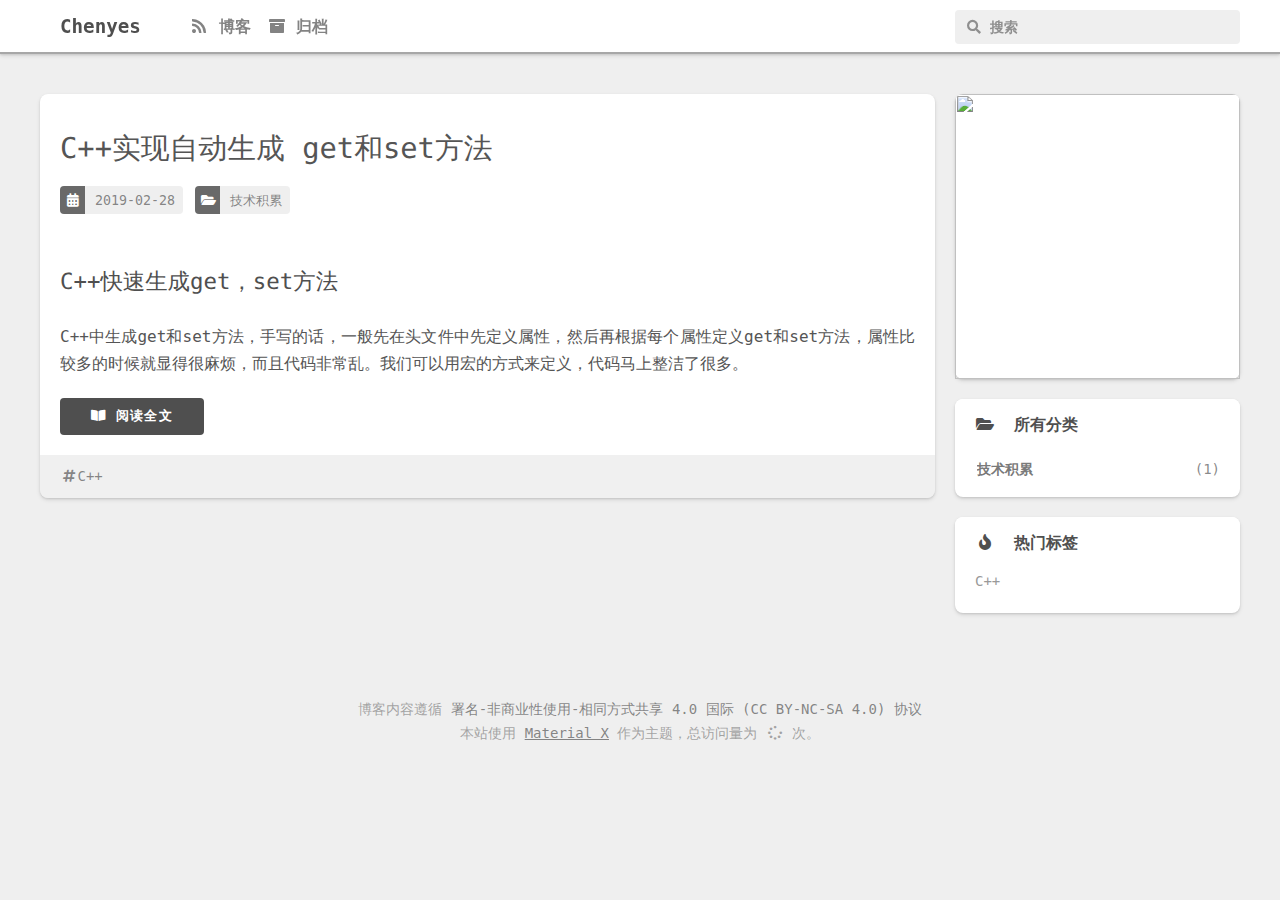
==== commit 2fa5566e: "Site updated: 2019-02-28 23:06:04" ====
--- a/index.html
+++ b/index.html
@@ -144,8 +144,6 @@
       
         
       
-        
-      
     
     
       
@@ -157,9 +155,9 @@
   <div class="meta" id="header-meta">
     
       <h2 class="title">
-          <a href="/2019/02/22/Test-Categories/">
-              
-                  Test Categories
+          <a href="/2019/02/28/C-实现自动生成-get和set方法/">
+              
+                  C++实现自动生成 get和set方法
               
           </a>
       </h2>
@@ -167,7 +165,7 @@
 
     
       <time class="metatag time">
-        <i class="fas fa-calendar-alt fa-fw" aria-hidden="true"></i>&nbsp;2019-02-22
+        <i class="fas fa-calendar-alt fa-fw" aria-hidden="true"></i>&nbsp;2019-02-28
       </time>
     
 
@@ -175,7 +173,7 @@
       
     
     <div class="metatag cats">
-        <i class="fas fa-folder-open fa-fw" aria-hidden="true"></i>&nbsp;<a class="categories" href="/categories/test/">test</a>
+        <i class="fas fa-folder-open fa-fw" aria-hidden="true"></i>&nbsp;<a class="categories" href="/categories/技术积累/">技术积累</a>
     </div>
 
 
@@ -189,63 +187,10 @@
 </section>
 
     <section class="article typo">
-        <h1 id="Test-Categories"><a href="#Test-Categories" class="headerlink" title="Test Categories"></a>Test Categories</h1><p>test categories…</p>
-
-        
-
-        
-            <div class="full-width auto-padding tags">
-                
-                    <a href="/tags/test/"><i class="fas fa-hashtag fa-fw"></i>test</a>
-                
-            </div>
-        
-    </section>
-</article>
-
-        </div>
-      
-    
-      
-        <div class="post-wrapper">
-          <article class="post reveal ">
-    
-<section class="meta">
-  
-  <div class="meta" id="header-meta">
-    
-      <h2 class="title">
-          <a href="/2019/02/21/hello-world/">
-              
-                  Hello World
-              
-          </a>
-      </h2>
-    
-
-    
-      <time class="metatag time">
-        <i class="fas fa-calendar-alt fa-fw" aria-hidden="true"></i>&nbsp;2019-02-21
-      </time>
-    
-
-    
-      
-
-    
-
-    
-
-    
-
-  </div>
-</section>
-
-    <section class="article typo">
-        <p>Welcome to <a href="https://hexo.io/" target="_blank" rel="noopener">Hexo</a>! This is your very first post. Check <a href="https://hexo.io/docs/" target="_blank" rel="noopener">documentation</a> for more info. If you get any problems when using Hexo, you can find the answer in <a href="https://hexo.io/docs/troubleshooting.html" target="_blank" rel="noopener">troubleshooting</a> or you can ask me on <a href="https://github.com/hexojs/hexo/issues" target="_blank" rel="noopener">GitHub</a>.</p>
+        <h2 id="C-快速生成get，set方法"><a href="#C-快速生成get，set方法" class="headerlink" title="C++快速生成get，set方法"></a>C++快速生成get，set方法</h2><p>C++中生成get和set方法，手写的话，一般先在头文件中先定义属性，然后再根据每个属性定义get和set方法，属性比较多的时候就显得很麻烦，而且代码非常乱。我们可以用宏的方式来定义，代码马上整洁了很多。</p>
         
             <div class="readmore">
-                <a href="/2019/02/21/hello-world/" class="flat-box">
+                <a href="/2019/02/28/C-实现自动生成-get和set方法/" class="flat-box">
                     <i class="fas fa-book-open fa-fw" aria-hidden="true"></i>
                     阅读全文
                 </a>
@@ -253,6 +198,12 @@
         
 
         
+            <div class="full-width auto-padding tags">
+                
+                    <a href="/tags/C/"><i class="fas fa-hashtag fa-fw"></i>C++</a>
+                
+            </div>
+        
     </section>
 </article>
 
@@ -306,7 +257,7 @@
     <div class="content pure">
       <ul class="entry">
         
-          <li><a class="flat-box" title="/categories/test/" href="/categories/test/"><div class="name">test</div><div class="badge">(1)</div></a></li>
+          <li><a class="flat-box" title="/categories/技术积累/" href="/categories/技术积累/"><div class="name">技术积累</div><div class="badge">(1)</div></a></li>
         
       </ul>
     </div>
@@ -328,7 +279,7 @@
 </header>
 
     <div class="content pure">
-      <a href="/tags/test/" style="font-size: 14px; color: #999">test</a>
+      <a href="/tags/C/" style="font-size: 14px; color: #999">C++</a>
     </div>
   </section>
 
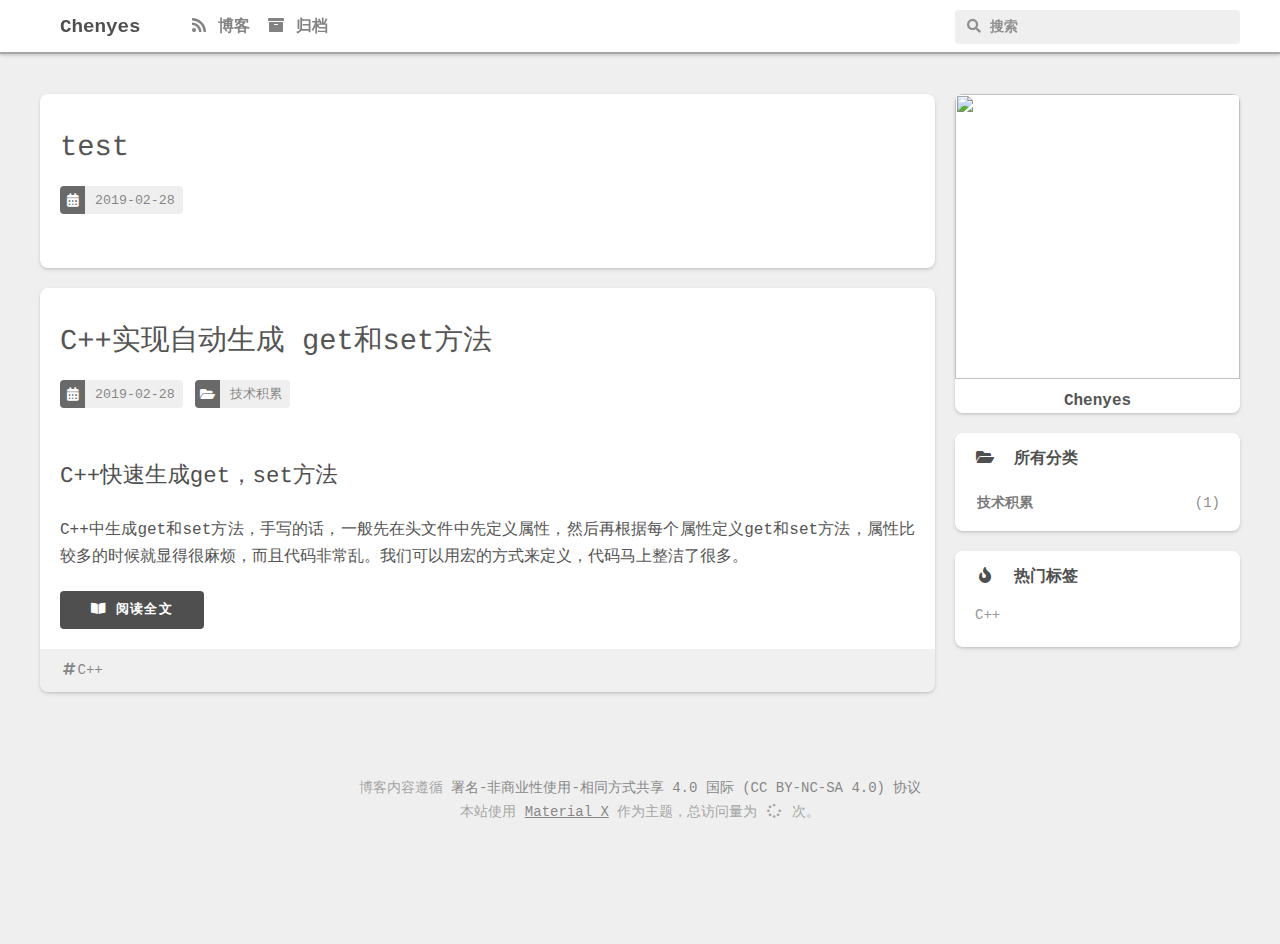
==== commit a495254e: "Site updated: 2019-02-28 23:26:12" ====
--- a/index.html
+++ b/index.html
@@ -144,7 +144,55 @@
       
         
       
-    
+        
+      
+    
+    
+      
+        <div class="post-wrapper">
+          <article class="post reveal ">
+    
+<section class="meta">
+  
+  <div class="meta" id="header-meta">
+    
+      <h2 class="title">
+          <a href="/2019/02/28/test/">
+              
+                  test
+              
+          </a>
+      </h2>
+    
+
+    
+      <time class="metatag time">
+        <i class="fas fa-calendar-alt fa-fw" aria-hidden="true"></i>&nbsp;2019-02-28
+      </time>
+    
+
+    
+      
+
+    
+
+    
+
+    
+
+  </div>
+</section>
+
+    <section class="article typo">
+        
+        
+
+        
+    </section>
+</article>
+
+        </div>
+      
     
       
         <div class="post-wrapper">
@@ -235,6 +283,15 @@
         <img class="avatar" src="https://github.com/chenyes/ImageHosting/raw/master/favicon/author.jpg">
       </div>
     
+    
+      <div class="text">
+        
+        
+        
+          <p><span id="jinrishici-sentence">Chenyes</span></p>
+          <script src="https://sdk.jinrishici.com/v2/browser/jinrishici.js" charset="utf-8"></script>
+        
+      </div>
     
     
   </div>
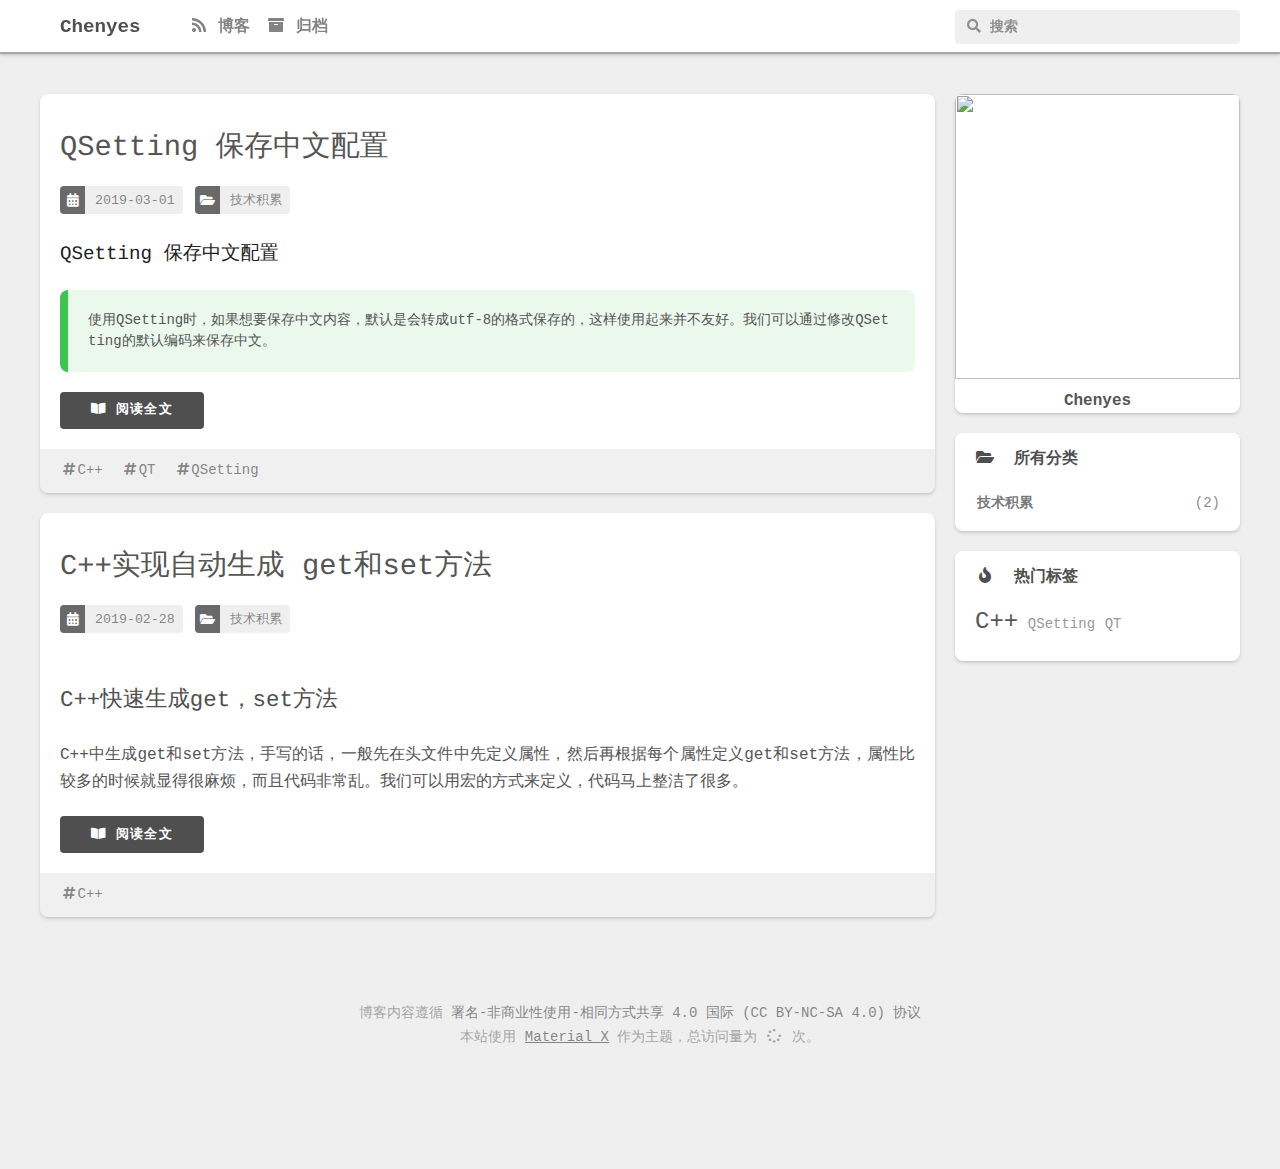
==== commit 97319b71: "Site updated: 2019-03-01 12:24:49" ====
--- a/index.html
+++ b/index.html
@@ -157,9 +157,9 @@
   <div class="meta" id="header-meta">
     
       <h2 class="title">
-          <a href="/2019/02/28/test/">
-              
-                  test
+          <a href="/2019/03/01/QSetting-保存中文配置/">
+              
+                  QSetting 保存中文配置
               
           </a>
       </h2>
@@ -167,12 +167,17 @@
 
     
       <time class="metatag time">
-        <i class="fas fa-calendar-alt fa-fw" aria-hidden="true"></i>&nbsp;2019-02-28
+        <i class="fas fa-calendar-alt fa-fw" aria-hidden="true"></i>&nbsp;2019-03-01
       </time>
     
 
     
       
+    
+    <div class="metatag cats">
+        <i class="fas fa-folder-open fa-fw" aria-hidden="true"></i>&nbsp;<a class="categories" href="/categories/技术积累/">技术积累</a>
+    </div>
+
 
     
 
@@ -184,9 +189,28 @@
 </section>
 
     <section class="article typo">
-        
-        
-
+        <h3 id="QSetting-保存中文配置"><a href="#QSetting-保存中文配置" class="headerlink" title="QSetting 保存中文配置"></a>QSetting 保存中文配置</h3><blockquote>
+<p>使用QSetting时，如果想要保存中文内容，默认是会转成utf-8的格式保存的，这样使用起来并不友好。我们可以通过修改QSetting的默认编码来保存中文。</p>
+</blockquote>
+        
+            <div class="readmore">
+                <a href="/2019/03/01/QSetting-保存中文配置/" class="flat-box">
+                    <i class="fas fa-book-open fa-fw" aria-hidden="true"></i>
+                    阅读全文
+                </a>
+            </div>
+        
+
+        
+            <div class="full-width auto-padding tags">
+                
+                    <a href="/tags/C/"><i class="fas fa-hashtag fa-fw"></i>C++</a>
+                
+                    <a href="/tags/QT/"><i class="fas fa-hashtag fa-fw"></i>QT</a>
+                
+                    <a href="/tags/QSetting/"><i class="fas fa-hashtag fa-fw"></i>QSetting</a>
+                
+            </div>
         
     </section>
 </article>
@@ -314,7 +338,7 @@
     <div class="content pure">
       <ul class="entry">
         
-          <li><a class="flat-box" title="/categories/技术积累/" href="/categories/技术积累/"><div class="name">技术积累</div><div class="badge">(1)</div></a></li>
+          <li><a class="flat-box" title="/categories/技术积累/" href="/categories/技术积累/"><div class="name">技术积累</div><div class="badge">(2)</div></a></li>
         
       </ul>
     </div>
@@ -336,7 +360,7 @@
 </header>
 
     <div class="content pure">
-      <a href="/tags/C/" style="font-size: 14px; color: #999">C++</a>
+      <a href="/tags/C/" style="font-size: 24px; color: #555">C++</a> <a href="/tags/QSetting/" style="font-size: 14px; color: #999">QSetting</a> <a href="/tags/QT/" style="font-size: 14px; color: #999">QT</a>
     </div>
   </section>
 
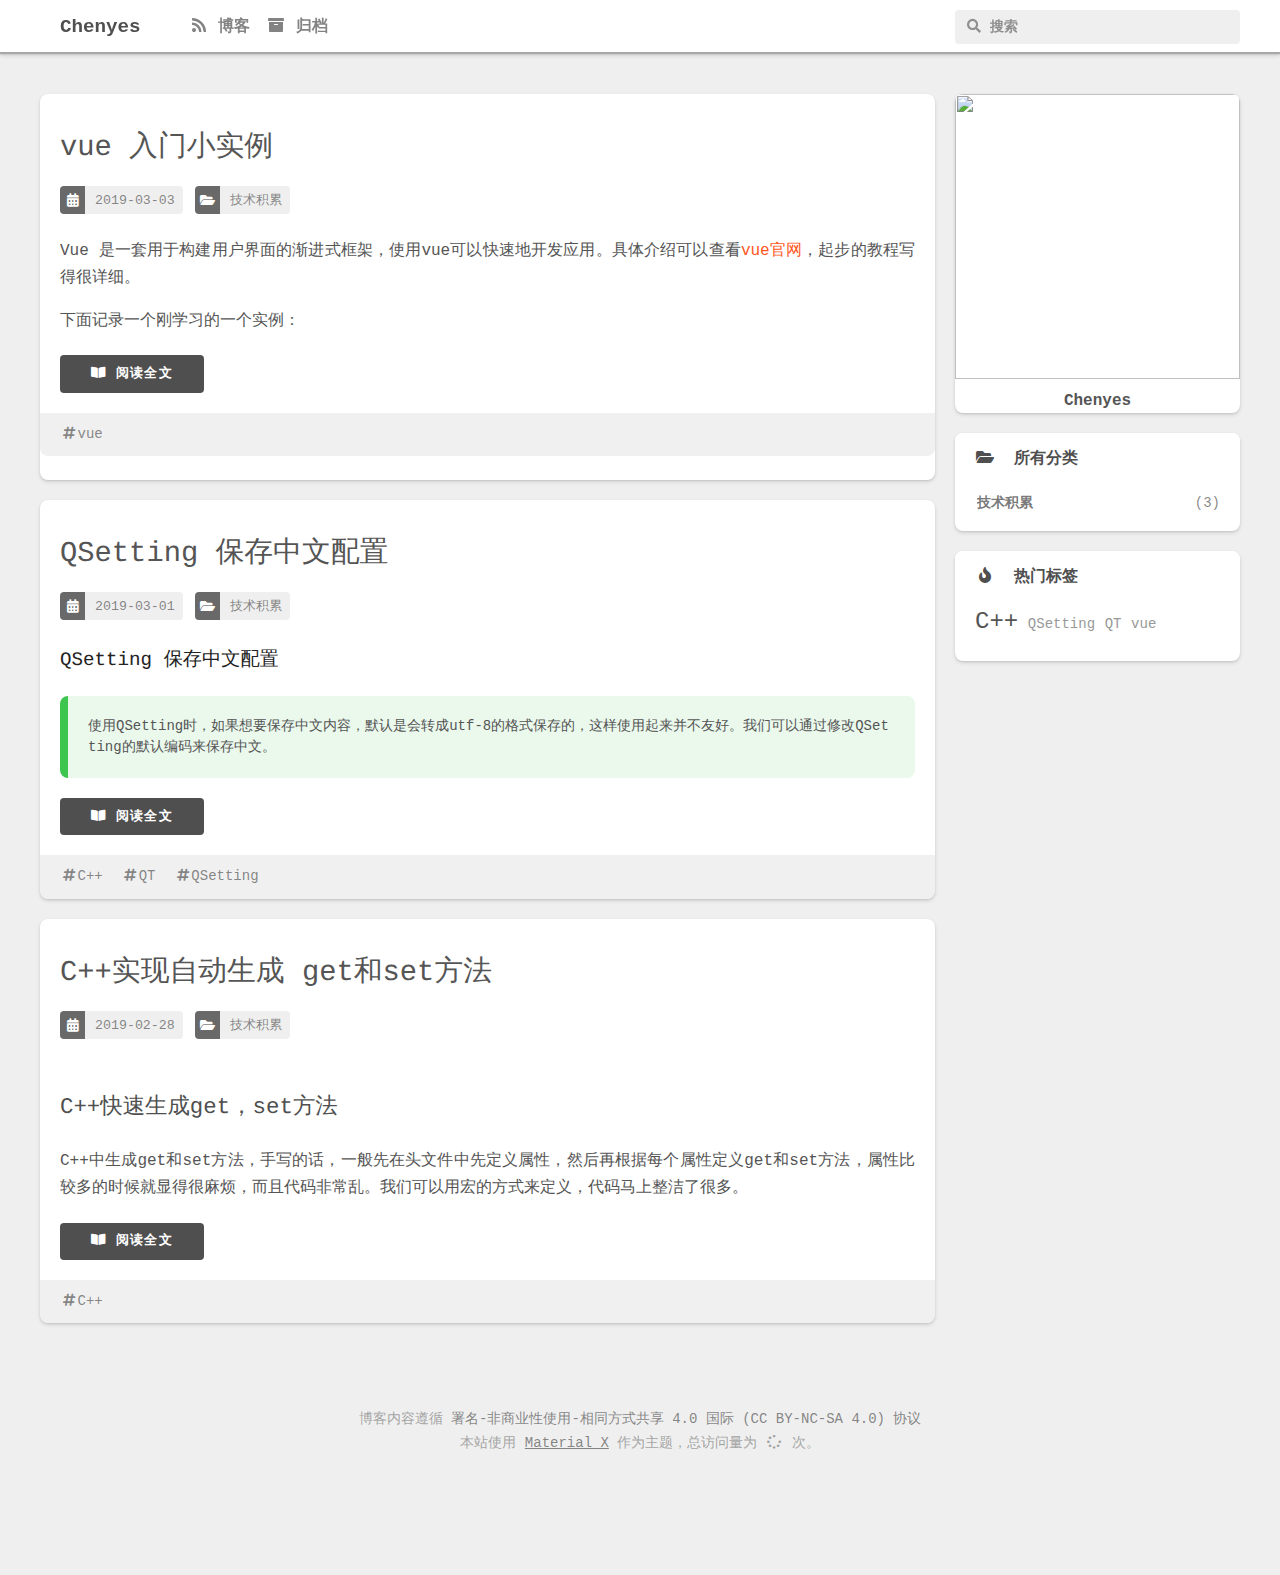
==== commit e9279a75: "Site updated: 2019-03-03 10:59:26" ====
--- a/index.html
+++ b/index.html
@@ -146,7 +146,74 @@
       
         
       
-    
+        
+      
+    
+    
+      
+        <div class="post-wrapper">
+          <article class="post reveal ">
+    
+<section class="meta">
+  
+  <div class="meta" id="header-meta">
+    
+      <h2 class="title">
+          <a href="/2019/03/03/vue-入门小实例/">
+              
+                  vue 入门小实例
+              
+          </a>
+      </h2>
+    
+
+    
+      <time class="metatag time">
+        <i class="fas fa-calendar-alt fa-fw" aria-hidden="true"></i>&nbsp;2019-03-03
+      </time>
+    
+
+    
+      
+    
+    <div class="metatag cats">
+        <i class="fas fa-folder-open fa-fw" aria-hidden="true"></i>&nbsp;<a class="categories" href="/categories/技术积累/">技术积累</a>
+    </div>
+
+
+    
+
+    
+
+    
+
+  </div>
+</section>
+
+    <section class="article typo">
+        <p>Vue 是一套用于构建用户界面的渐进式框架，使用vue可以快速地开发应用。具体介绍可以查看<a href="官网">vue官网</a>，起步的教程写得很详细。</p>
+<p>下面记录一个刚学习的一个实例：<br>
+        
+            <div class="readmore">
+                <a href="/2019/03/03/vue-入门小实例/" class="flat-box">
+                    <i class="fas fa-book-open fa-fw" aria-hidden="true"></i>
+                    阅读全文
+                </a>
+            </div>
+        
+
+        
+            <div class="full-width auto-padding tags">
+                
+                    <a href="/tags/vue/"><i class="fas fa-hashtag fa-fw"></i>vue</a>
+                
+            </div>
+        
+    </p></section>
+</article>
+
+        </div>
+      
     
       
         <div class="post-wrapper">
@@ -338,7 +405,7 @@
     <div class="content pure">
       <ul class="entry">
         
-          <li><a class="flat-box" title="/categories/技术积累/" href="/categories/技术积累/"><div class="name">技术积累</div><div class="badge">(2)</div></a></li>
+          <li><a class="flat-box" title="/categories/技术积累/" href="/categories/技术积累/"><div class="name">技术积累</div><div class="badge">(3)</div></a></li>
         
       </ul>
     </div>
@@ -360,7 +427,7 @@
 </header>
 
     <div class="content pure">
-      <a href="/tags/C/" style="font-size: 24px; color: #555">C++</a> <a href="/tags/QSetting/" style="font-size: 14px; color: #999">QSetting</a> <a href="/tags/QT/" style="font-size: 14px; color: #999">QT</a>
+      <a href="/tags/C/" style="font-size: 24px; color: #555">C++</a> <a href="/tags/QSetting/" style="font-size: 14px; color: #999">QSetting</a> <a href="/tags/QT/" style="font-size: 14px; color: #999">QT</a> <a href="/tags/vue/" style="font-size: 14px; color: #999">vue</a>
     </div>
   </section>
 
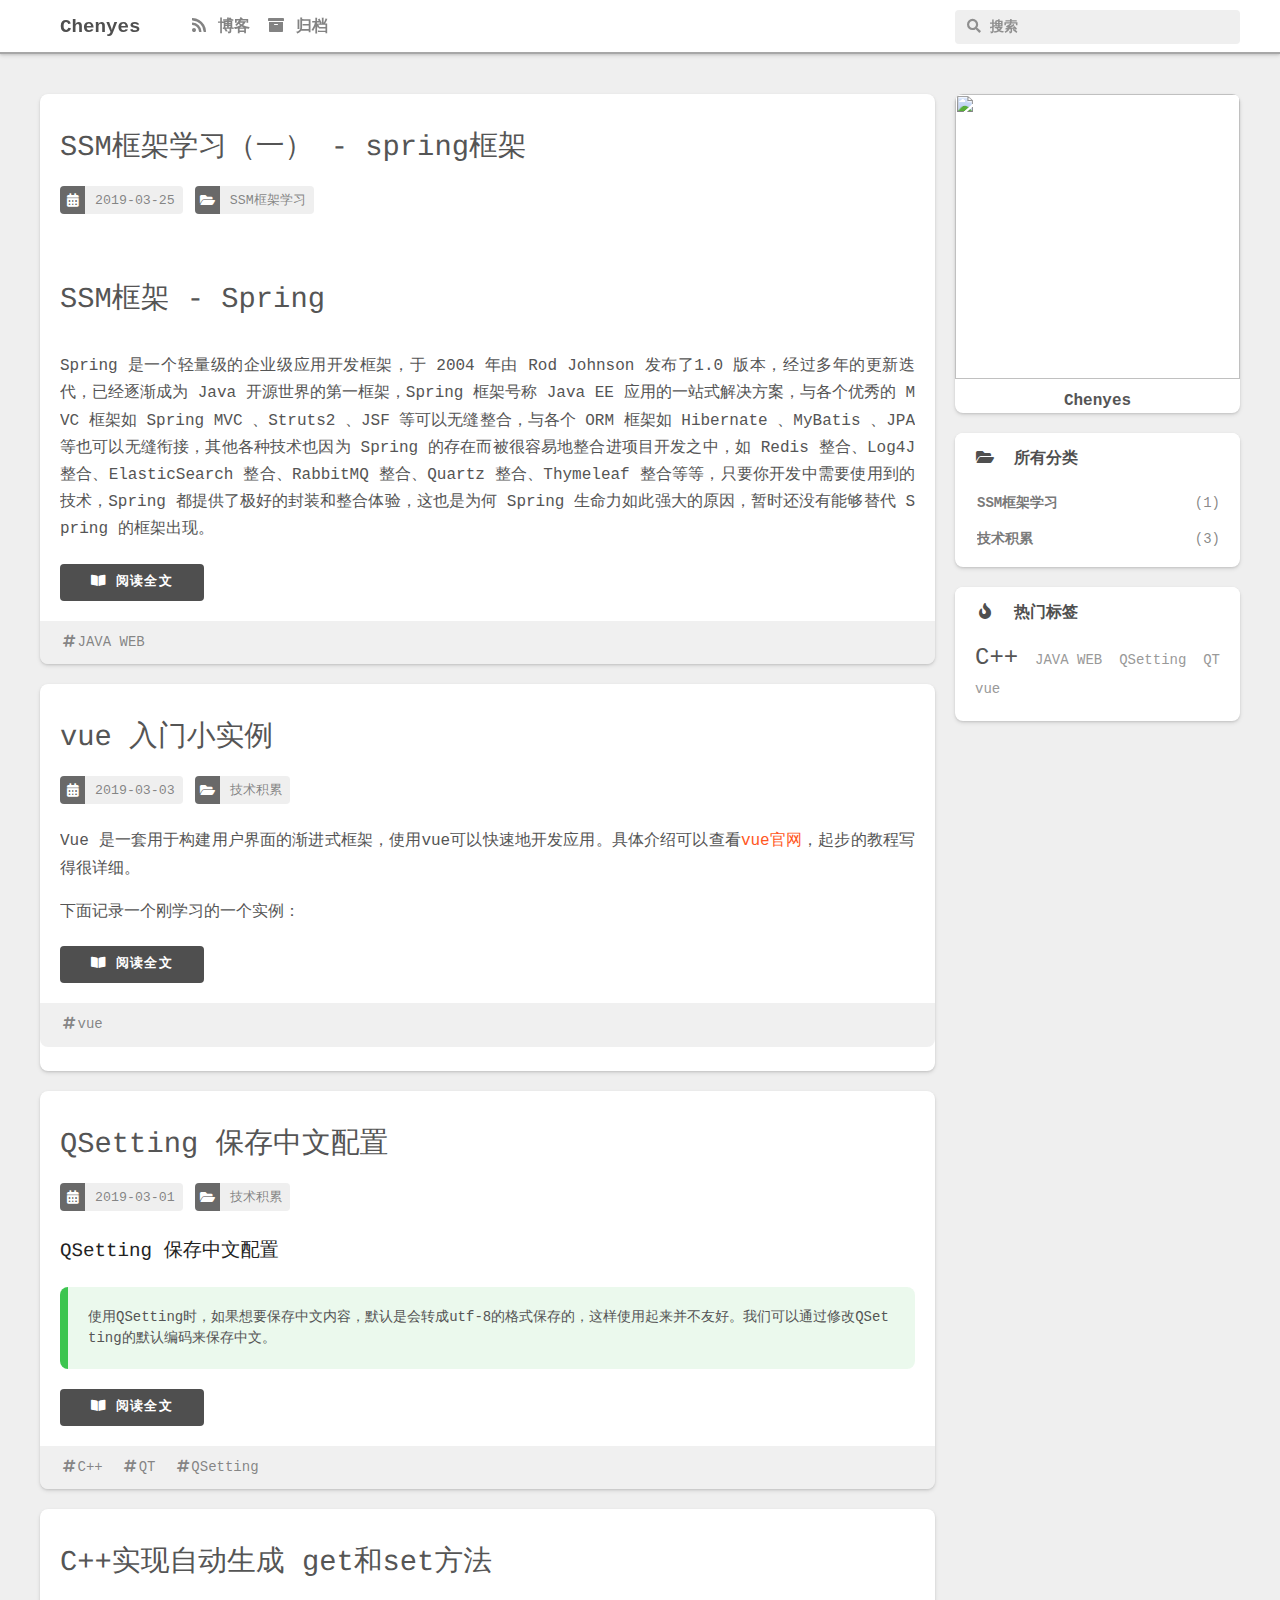
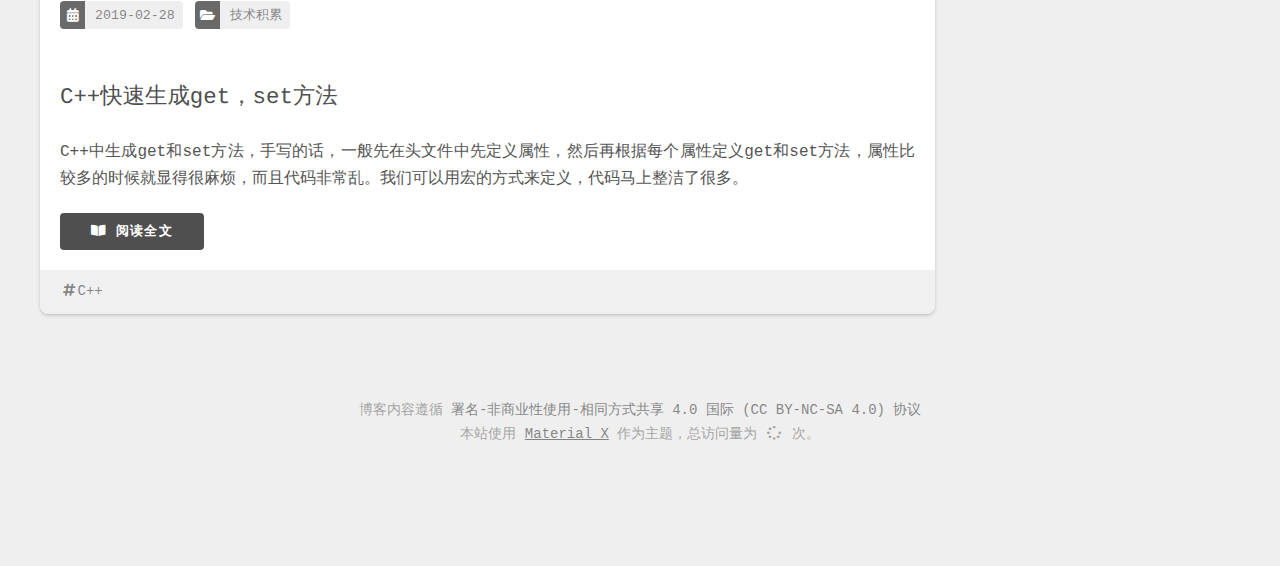
==== commit dbd5be99: "Site updated: 2019-03-25 22:47:21" ====
--- a/index.html
+++ b/index.html
@@ -148,7 +148,73 @@
       
         
       
-    
+        
+      
+    
+    
+      
+        <div class="post-wrapper">
+          <article class="post reveal ">
+    
+<section class="meta">
+  
+  <div class="meta" id="header-meta">
+    
+      <h2 class="title">
+          <a href="/2019/03/25/SSM框架学习（一）-spring框架/">
+              
+                  SSM框架学习（一） - spring框架
+              
+          </a>
+      </h2>
+    
+
+    
+      <time class="metatag time">
+        <i class="fas fa-calendar-alt fa-fw" aria-hidden="true"></i>&nbsp;2019-03-25
+      </time>
+    
+
+    
+      
+    
+    <div class="metatag cats">
+        <i class="fas fa-folder-open fa-fw" aria-hidden="true"></i>&nbsp;<a class="categories" href="/categories/SSM框架学习/">SSM框架学习</a>
+    </div>
+
+
+    
+
+    
+
+    
+
+  </div>
+</section>
+
+    <section class="article typo">
+        <h1 id="SSM框架-Spring"><a href="#SSM框架-Spring" class="headerlink" title="SSM框架 - Spring"></a>SSM框架 - Spring</h1><p>Spring 是一个轻量级的企业级应用开发框架，于 2004 年由 Rod Johnson 发布了1.0 版本，经过多年的更新迭代，已经逐渐成为 Java 开源世界的第一框架，Spring 框架号称 Java EE 应用的一站式解决方案，与各个优秀的 MVC 框架如 Spring MVC 、Struts2 、JSF 等可以无缝整合，与各个 ORM 框架如 Hibernate 、MyBatis 、JPA 等也可以无缝衔接，其他各种技术也因为 Spring 的存在而被很容易地整合进项目开发之中，如 Redis 整合、Log4J 整合、ElasticSearch 整合、RabbitMQ 整合、Quartz 整合、Thymeleaf 整合等等，只要你开发中需要使用到的技术，Spring 都提供了极好的封装和整合体验，这也是为何 Spring 生命力如此强大的原因，暂时还没有能够替代 Spring 的框架出现。    </p>
+        
+            <div class="readmore">
+                <a href="/2019/03/25/SSM框架学习（一）-spring框架/" class="flat-box">
+                    <i class="fas fa-book-open fa-fw" aria-hidden="true"></i>
+                    阅读全文
+                </a>
+            </div>
+        
+
+        
+            <div class="full-width auto-padding tags">
+                
+                    <a href="/tags/JAVA-WEB/"><i class="fas fa-hashtag fa-fw"></i>JAVA WEB</a>
+                
+            </div>
+        
+    </section>
+</article>
+
+        </div>
+      
     
       
         <div class="post-wrapper">
@@ -405,6 +471,8 @@
     <div class="content pure">
       <ul class="entry">
         
+          <li><a class="flat-box" title="/categories/SSM框架学习/" href="/categories/SSM框架学习/"><div class="name">SSM框架学习</div><div class="badge">(1)</div></a></li>
+        
           <li><a class="flat-box" title="/categories/技术积累/" href="/categories/技术积累/"><div class="name">技术积累</div><div class="badge">(3)</div></a></li>
         
       </ul>
@@ -427,7 +495,7 @@
 </header>
 
     <div class="content pure">
-      <a href="/tags/C/" style="font-size: 24px; color: #555">C++</a> <a href="/tags/QSetting/" style="font-size: 14px; color: #999">QSetting</a> <a href="/tags/QT/" style="font-size: 14px; color: #999">QT</a> <a href="/tags/vue/" style="font-size: 14px; color: #999">vue</a>
+      <a href="/tags/C/" style="font-size: 24px; color: #555">C++</a> <a href="/tags/JAVA-WEB/" style="font-size: 14px; color: #999">JAVA WEB</a> <a href="/tags/QSetting/" style="font-size: 14px; color: #999">QSetting</a> <a href="/tags/QT/" style="font-size: 14px; color: #999">QT</a> <a href="/tags/vue/" style="font-size: 14px; color: #999">vue</a>
     </div>
   </section>
 
